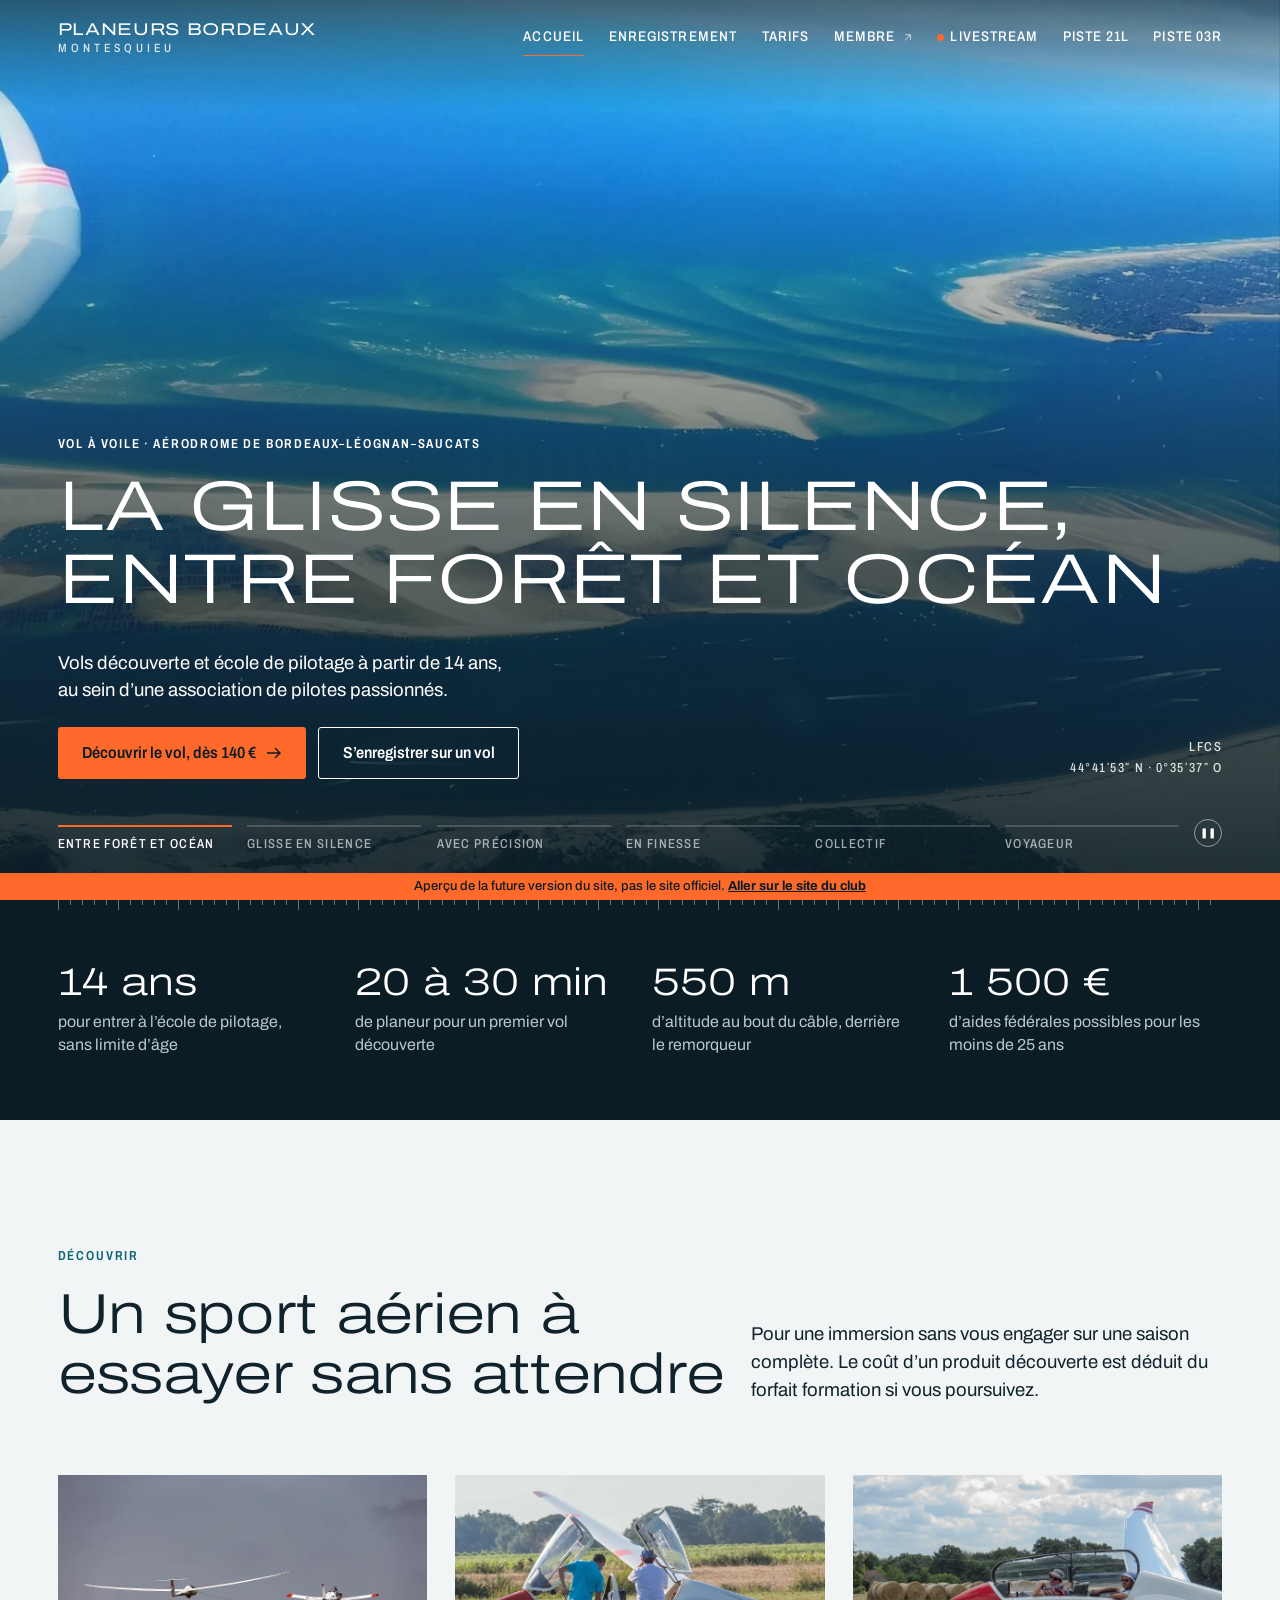
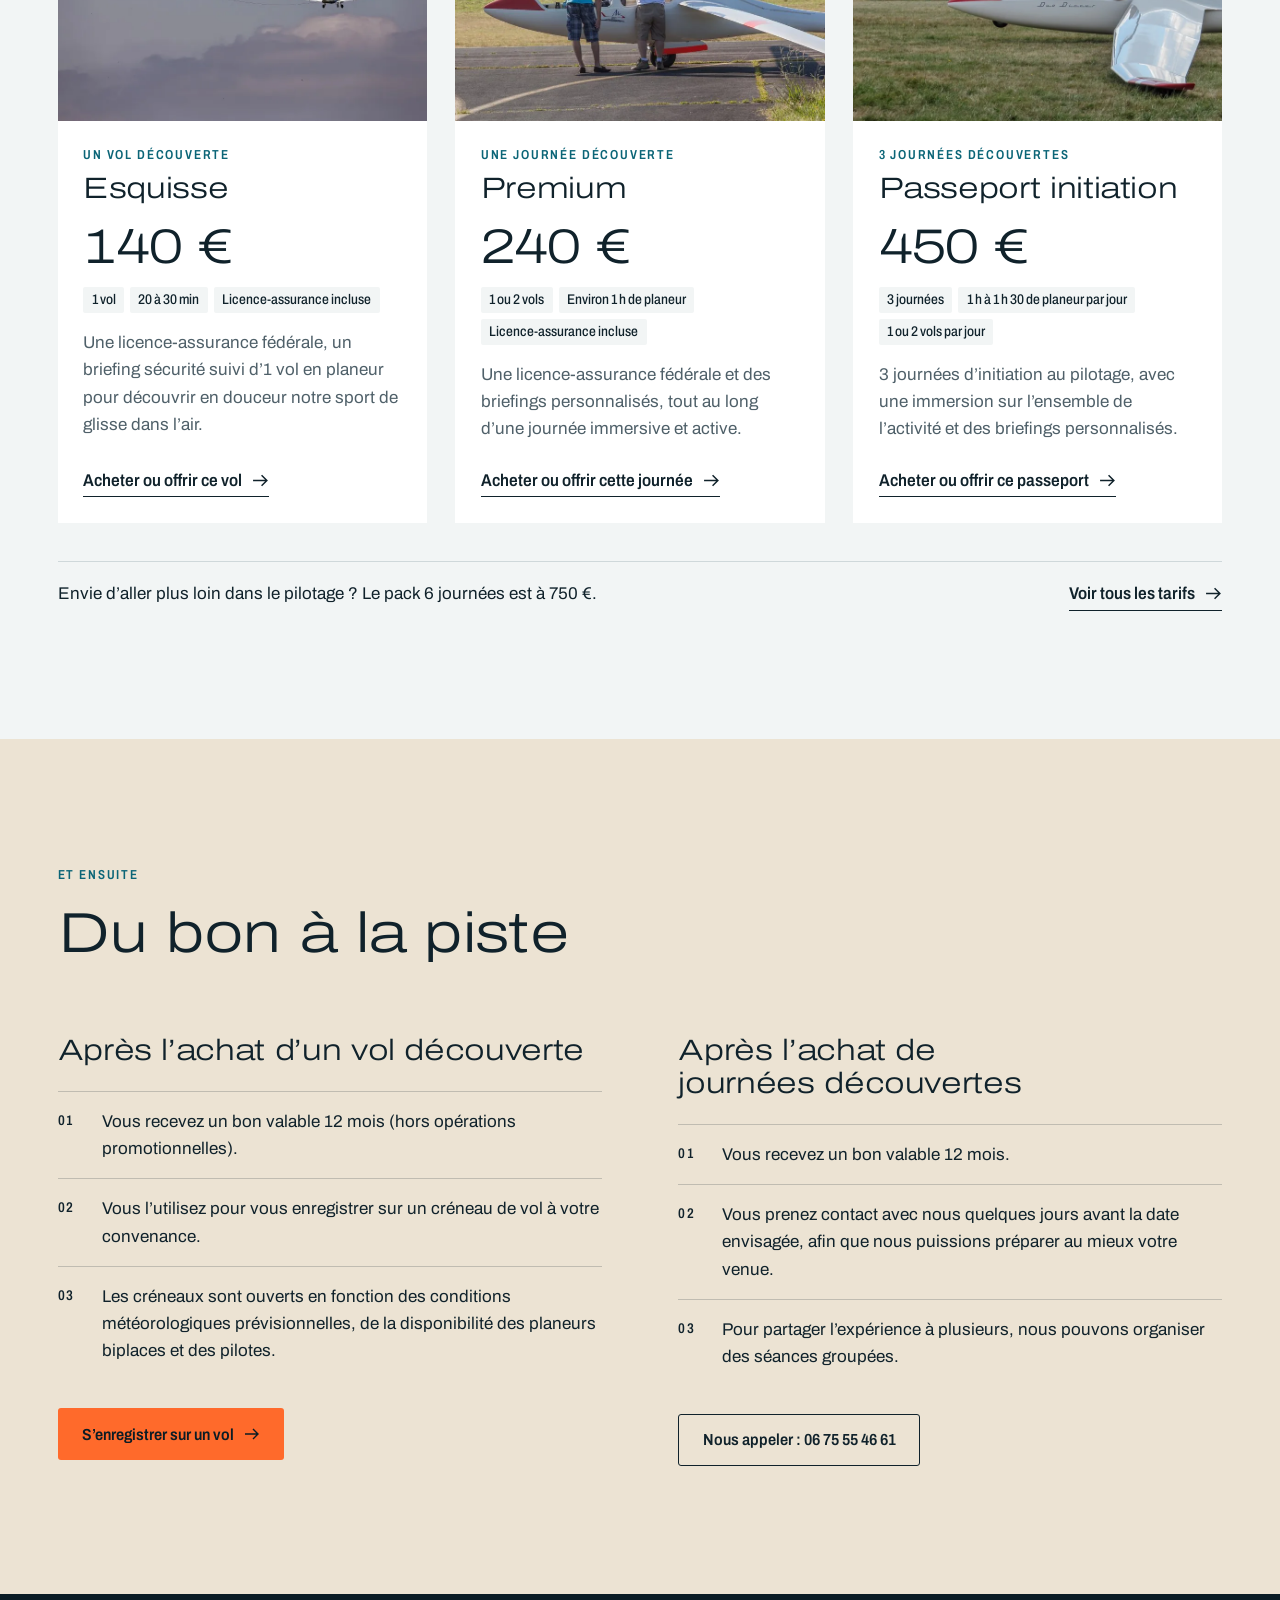
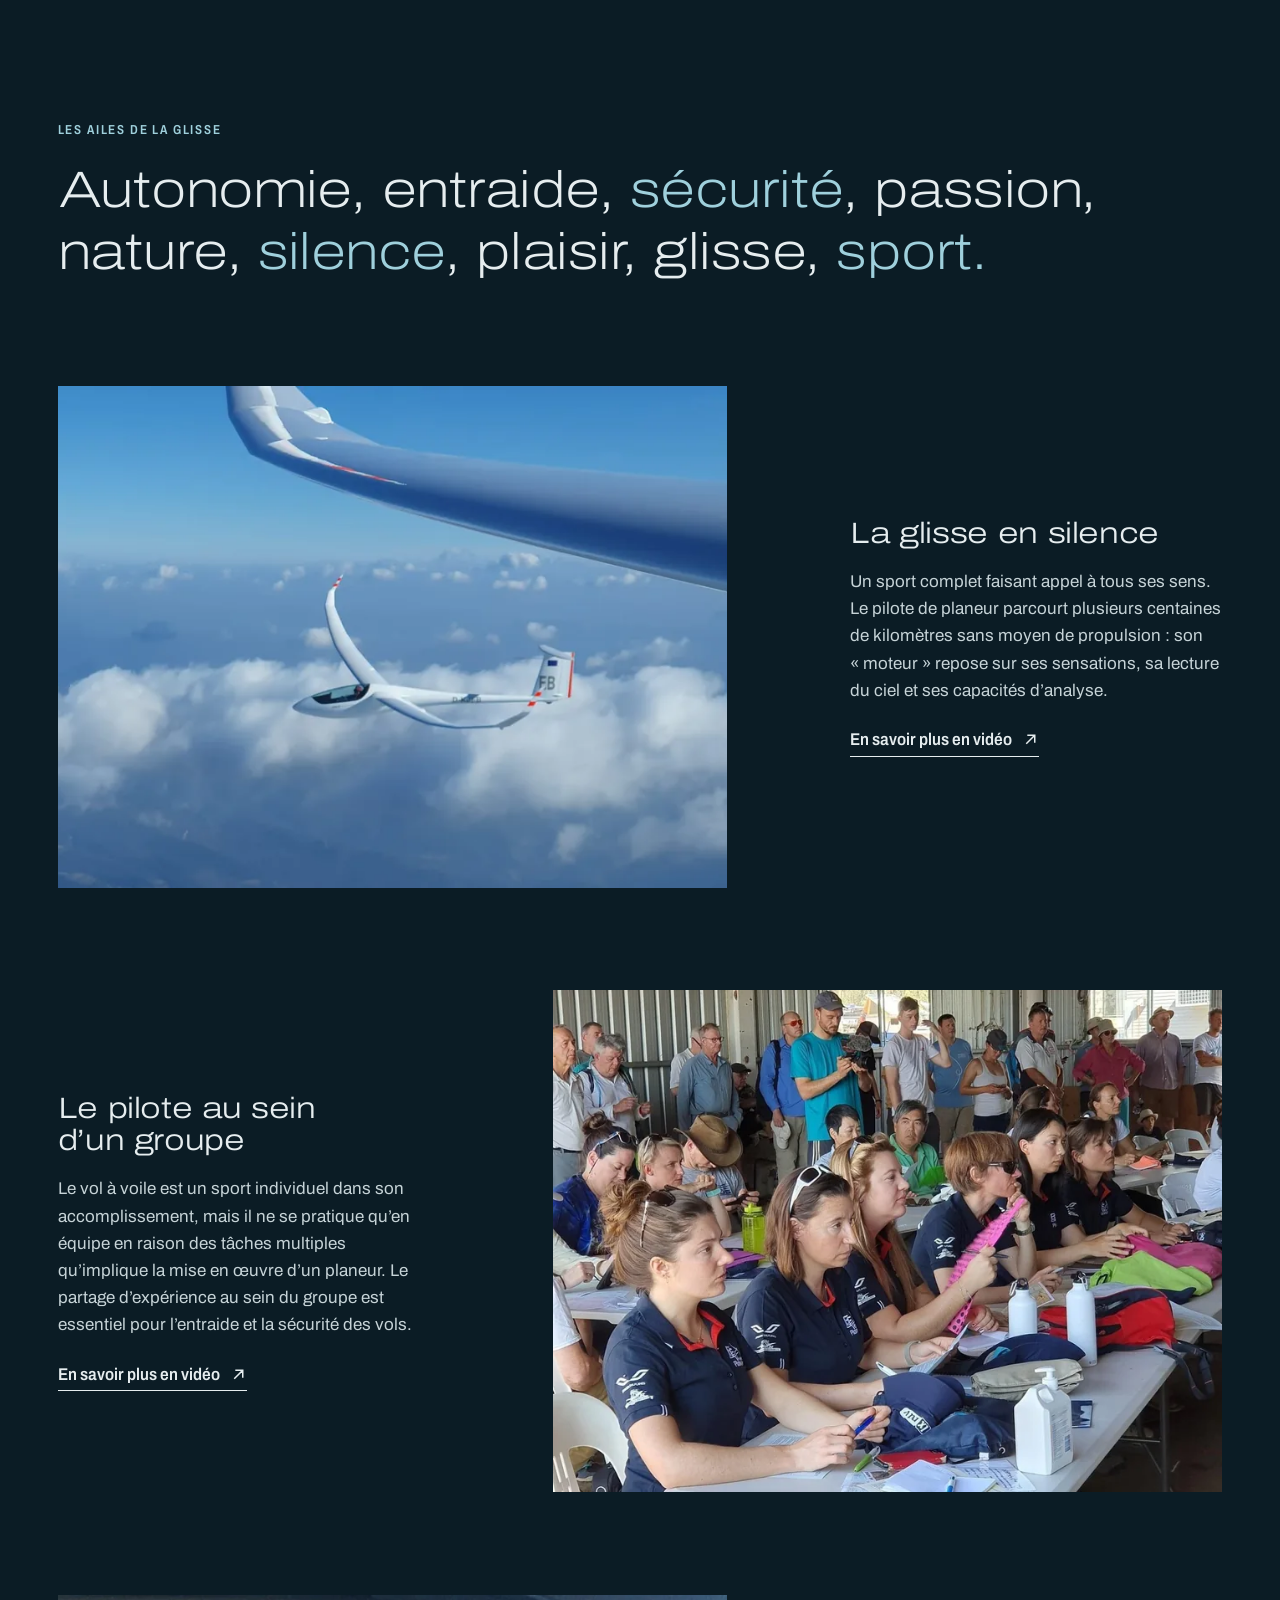
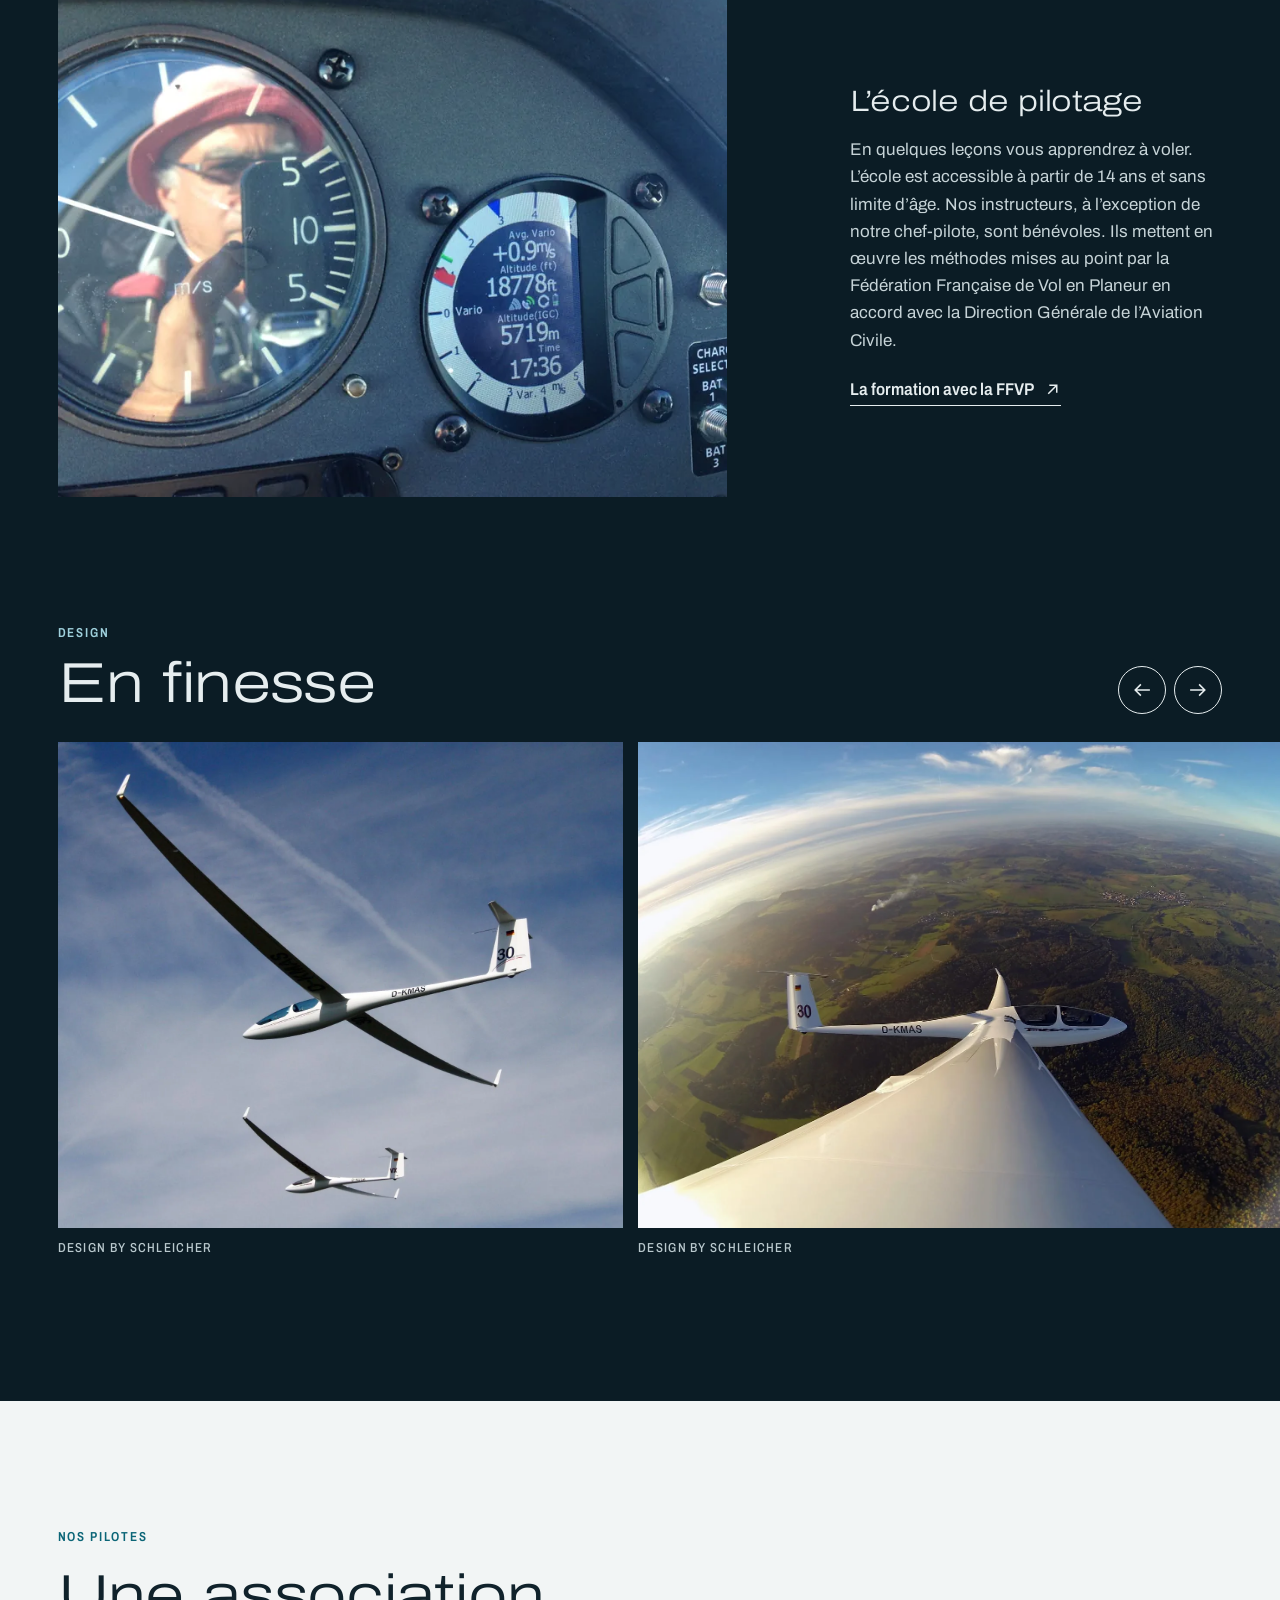
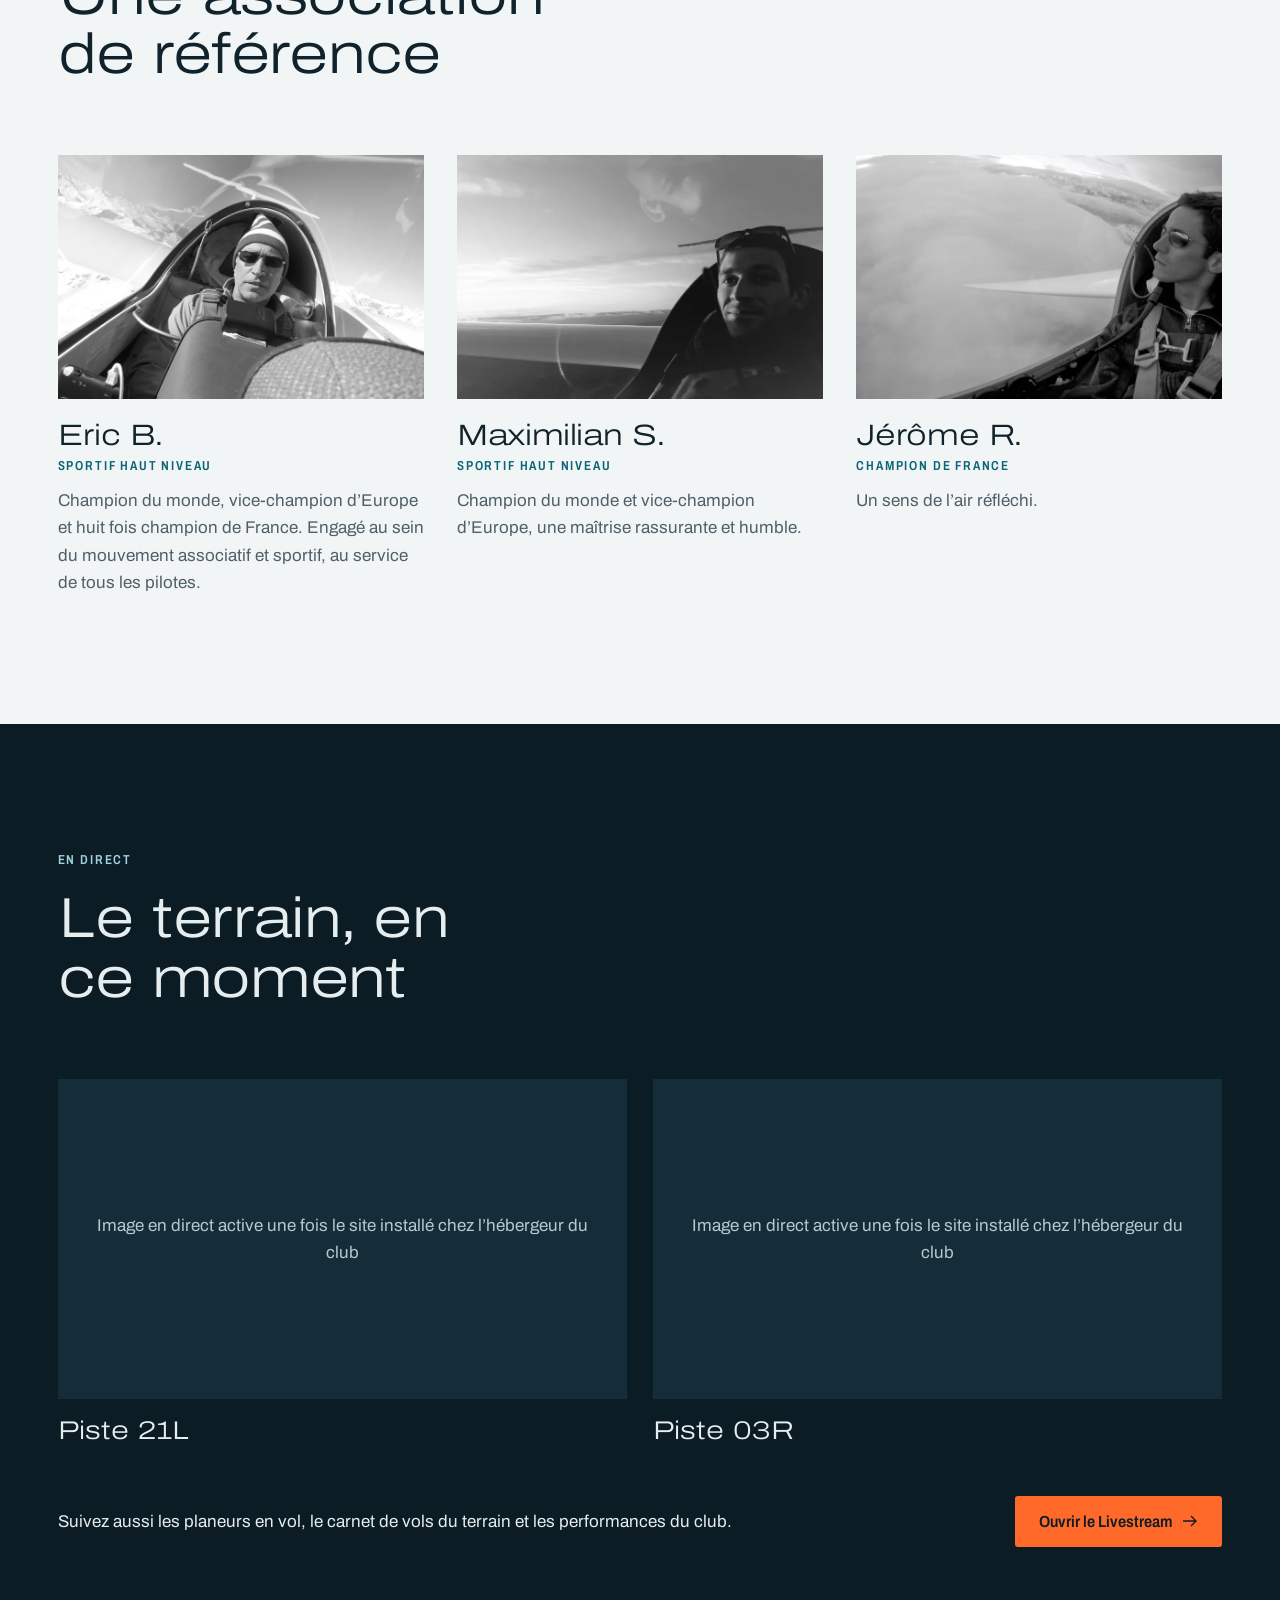
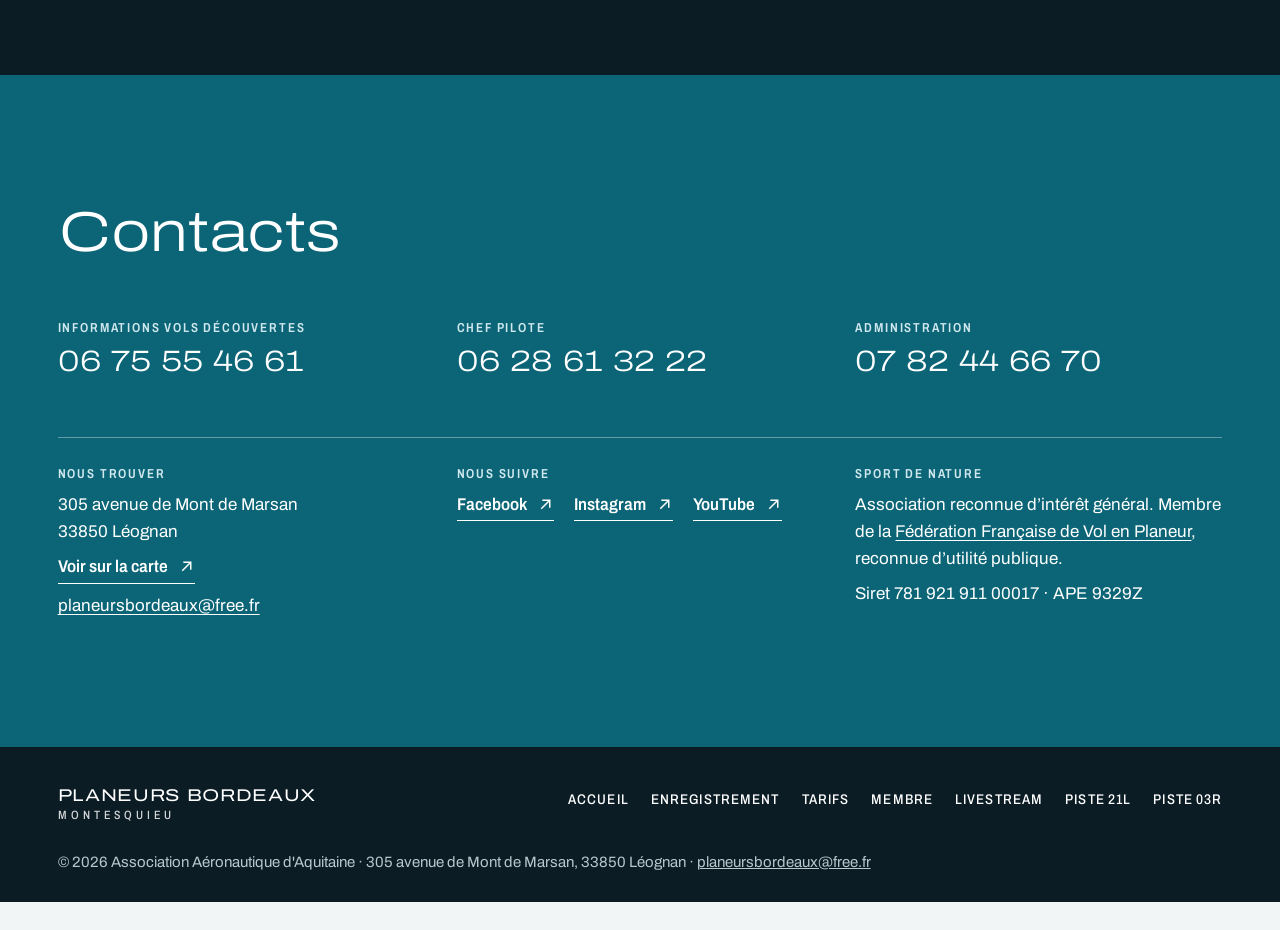
==== index.html @ 53cec764 "Publie l'aperçu du nouveau site du club Copie de relecture, non officielle et non indexée. Sans webc" ====
<!doctype html>
<html lang="fr">
<head>
  <meta charset="utf-8">
  <meta name="viewport" content="width=device-width, initial-scale=1">
  <title>Planeurs Bordeaux Montesquieu | Vol à voile, vols découverte et école de pilotage</title>
  <meta name="description" content="Club de vol à voile sur l'aérodrome de Bordeaux–Léognan–Saucats. Vol découverte dès 140 €, journées d'initiation et école de pilotage à partir de 14 ans.">
  <meta property="og:type" content="website">
  <meta property="og:locale" content="fr_FR">
  <meta property="og:site_name" content="Planeurs Bordeaux Montesquieu">
  <meta property="og:title" content="Planeurs Bordeaux Montesquieu | Vol à voile, vols découverte et école de pilotage">
  <meta property="og:description" content="Club de vol à voile sur l'aérodrome de Bordeaux–Léognan–Saucats. Vol découverte dès 140 €, journées d'initiation et école de pilotage à partir de 14 ans.">
  <meta property="og:image" content="https://planeursbordeaux.fr/assets/img/partage.jpg">
  <meta name="theme-color" content="#0b1c25">
  <link rel="icon" href="assets/img/favicon.svg" type="image/svg+xml">
  <link rel="preload" href="assets/fonts/archivo-latin-wdth-normal.woff2" as="font" type="font/woff2" crossorigin>
  <link rel="stylesheet" href="assets/css/site.css">
  <script>document.documentElement.classList.add('js')</script>
  <meta name="robots" content="noindex, nofollow">
  <style>
    .bandeau-apercu { position: fixed; inset: auto 0 0; z-index: 60; padding: 5px 12px; background: #ff6a2b; color: #0b1c25; font-size: .8125rem; line-height: 1.3; text-align: center; font-weight: 500; }
    .bandeau-apercu a { font-weight: 700; }
    body, .hero { padding-bottom: 28px; }
  </style>
</head>
<body class="page-accueil">
  <a class="evitement" href="#contenu">Aller au contenu</a>

  <header class="entete">
    <a class="marque" href="index.html" aria-label="Planeurs Bordeaux Montesquieu, accueil">
      <b>Planeurs Bordeaux</b>
      <span>Montesquieu</span>
    </a>
    <button class="menu-bouton" type="button" aria-expanded="false" aria-controls="navigation">Menu</button>
    <nav class="nav" id="navigation" aria-label="Navigation principale">
      <ul>
        <li><a href="index.html" aria-current="page">Accueil</a></li>
        <li><a href="enregistrement.html">Enregistrement</a></li>
        <li><a href="tarifs.html">Tarifs</a></li>
        <li><a href="https://club.givav.fr/givav.php/gvsmart" target="_blank" rel="noopener">Membre <svg class="fleche fleche-sortie" viewBox="0 0 16 16" aria-hidden="true"><path d="M4 12 12 4M5 4h7v7" fill="none" stroke="currentColor" stroke-width="1.4"/></svg><span class="sr"> (nouvel onglet)</span></a></li>
        <li><a href="livestream.html"><span class="point-direct" aria-hidden="true"></span>Livestream</a></li>
        <li><a href="piste-21l.html">Piste 21L</a></li>
        <li><a href="piste-03r.html">Piste 03R</a></li>
      </ul>
    </nav>
  </header>

  <main id="contenu">
  <section class="hero" aria-label="Présentation du club">
    <div class="hero-images">
      <img class="actif" src="assets/img/entre-foret-et-ocean-1920.webp" srcset="assets/img/entre-foret-et-ocean-1280.webp 1280w, assets/img/entre-foret-et-ocean-1920.webp 1920w" sizes="max(100vw, 192vh)" width="1920" height="1000" alt="La dune du Pilat et le banc d'Arguin vus depuis un planeur, au-dessus du bassin d'Arcachon" style="object-position:58% 50%" fetchpriority="high">
      <img data-srcset="assets/img/glisse-en-silence-1280.webp 1280w, assets/img/glisse-en-silence-1920.webp 1920w" sizes="max(100vw, 192vh)" width="1920" height="1000" alt="Deux planeurs en vol au-dessus d'une vallée boisée" style="object-position:42% 50%" decoding="async">
      <img data-srcset="assets/img/avec-precision-1280.webp 1280w, assets/img/avec-precision-1920.webp 1920w" sizes="max(100vw, 192vh)" width="1920" height="1000" alt="Tableau de bord d'un planeur en vol, avec la campagne à l'horizon" style="object-position:62% 50%" decoding="async">
      <img data-srcset="assets/img/en-finesse-1280.webp 1280w, assets/img/en-finesse-1920.webp 1920w" sizes="max(100vw, 192vh)" width="1920" height="1000" alt="Planeur blanc vu de face sur la piste, devant une ligne de pins, en noir et blanc" style="object-position:50% 50%" decoding="async">
      <img data-srcset="assets/img/collectif-1280.webp 1280w, assets/img/collectif-1920.webp 1920w" sizes="max(100vw, 192vh)" width="1920" height="1000" alt="Planeurs et pilotes sur le terrain, vus depuis l'intérieur du hangar" style="object-position:48% 50%" decoding="async">
      <img data-srcset="assets/img/voyageur-1280.webp 1280w, assets/img/voyageur-1920.webp 1920w" sizes="max(100vw, 192vh)" width="1920" height="1000" alt="Aile d'un planeur au-dessus d'un massif de haute montagne" style="object-position:72% 50%" decoding="async">
    </div>
    <div class="wrap hero-contenu">
      <p class="etiquette">Vol à voile · Aérodrome de Bordeaux–Léognan–Saucats</p>
      <h1>La glisse en silence, entre forêt et océan</h1>
      <div class="hero-bas">
        <div>
          <p class="chapo">Vols découverte et école de pilotage à partir de 14 ans, au sein d’une association de pilotes passionnés.</p>
          <div class="actions">
            <a class="bouton" href="#reservation">Découvrir le vol, dès 140 € <svg class="fleche" viewBox="0 0 16 16" aria-hidden="true"><path d="M1 8h13M9 3l5 5-5 5" fill="none" stroke="currentColor" stroke-width="1.4"/></svg></a>
            <a class="bouton bouton-contour" href="enregistrement.html">S’enregistrer sur un vol</a>
          </div>
        </div>
        <p class="position">LFCS<br>44°41′53″ N · 0°35′37″ O</p>
      </div>
    </div>
    <div class="wrap">
      <p class="hero-legende"></p>
      <div class="hero-index en-lecture">
        <ol>
          <li><button type="button"><span class="barre"><i></i></span><span class="mot">Entre forêt et océan</span></button></li>
          <li><button type="button"><span class="barre"><i></i></span><span class="mot">Glisse en silence</span></button></li>
          <li><button type="button"><span class="barre"><i></i></span><span class="mot">Avec précision</span></button></li>
          <li><button type="button"><span class="barre"><i></i></span><span class="mot">En finesse</span></button></li>
          <li><button type="button"><span class="barre"><i></i></span><span class="mot">Collectif</span></button></li>
          <li><button type="button"><span class="barre"><i></i></span><span class="mot">Voyageur</span></button></li>
        </ol>
        <button class="hero-pause" type="button"></button>
      </div>
    </div>
  </section>

  <section class="reperes" aria-label="Le club en quelques repères">
    <div class="wrap">
      <div class="graduation"></div>
      <ul>
        <li><strong>14 ans</strong><span>pour entrer à l’école de pilotage, sans limite d’âge</span></li>
        <li><strong>20 à 30 min</strong><span>de planeur pour un premier vol découverte</span></li>
        <li><strong>550 m</strong><span>d’altitude au bout du câble, derrière le remorqueur</span></li>
        <li><strong>1 500 €</strong><span>d’aides fédérales possibles pour les moins de 25 ans</span></li>
      </ul>
    </div>
  </section>

  <section class="section clair" id="reservation">
    <div class="wrap">
      <div class="titre-section apparait">
        <p class="etiquette">Découvrir</p>
        <h2>Un sport aérien à essayer sans attendre</h2>
        <p class="chapo">Pour une immersion sans vous engager sur une saison complète. Le coût d’un produit découverte est déduit du forfait formation si vous poursuivez.</p>
      </div>

      <div class="offres">
        <article class="offre apparait">
          <figure><img src="assets/img/vol-decouverte-800.webp" width="800" height="534" alt="Un planeur tiré par son avion remorqueur, en vol" loading="lazy" decoding="async"></figure>
          <div class="offre-corps">
            <p class="etiquette">Un vol découverte</p>
            <h3>Esquisse</h3>
            <p class="prix">140 €</p>
            <ul class="offre-meta"><li>1 vol</li><li>20 à 30 min</li><li>Licence-assurance incluse</li></ul>
            <p class="offre-texte">Une licence-assurance fédérale, un briefing sécurité suivi d’1 vol en planeur pour découvrir en douceur notre sport de glisse dans l’air.</p>
            <a class="lien-fleche" href="https://club.givav.fr/givav.php/gvvi/vi/main?assoc=723302&amp;id_vi_modele=1">Acheter ou offrir ce vol <svg class="fleche" viewBox="0 0 16 16" aria-hidden="true"><path d="M1 8h13M9 3l5 5-5 5" fill="none" stroke="currentColor" stroke-width="1.4"/></svg></a>
          </div>
        </article>
        <article class="offre apparait">
          <figure><img src="assets/img/journee-decouverte-800.webp" width="800" height="533" alt="Deux personnes préparent un planeur biplace, verrières ouvertes" loading="lazy" decoding="async"></figure>
          <div class="offre-corps">
            <p class="etiquette">Une journée découverte</p>
            <h3>Premium</h3>
            <p class="prix">240 €</p>
            <ul class="offre-meta"><li>1 ou 2 vols</li><li>Environ 1 h de planeur</li><li>Licence-assurance incluse</li></ul>
            <p class="offre-texte">Une licence-assurance fédérale et des briefings personnalisés, tout au long d’une journée immersive et active.</p>
            <a class="lien-fleche" href="https://club.givav.fr/givav.php/gvvi/vi/main?assoc=723302&amp;id_vi_modele=3">Acheter ou offrir cette journée <svg class="fleche" viewBox="0 0 16 16" aria-hidden="true"><path d="M1 8h13M9 3l5 5-5 5" fill="none" stroke="currentColor" stroke-width="1.4"/></svg></a>
          </div>
        </article>
        <article class="offre apparait">
          <figure><img src="assets/img/passeport-initiation-800.webp" width="800" height="534" alt="Planeur biplace posé dans l'herbe, deux personnes à bord" loading="lazy" decoding="async"></figure>
          <div class="offre-corps">
            <p class="etiquette">3 journées découvertes</p>
            <h3>Passeport initiation</h3>
            <p class="prix">450 €</p>
            <ul class="offre-meta"><li>3 journées</li><li>1 h à 1 h 30 de planeur par jour</li><li>1 ou 2 vols par jour</li></ul>
            <p class="offre-texte">3 journées d’initiation au pilotage, avec une immersion sur l’ensemble de l’activité et des briefings personnalisés.</p>
            <a class="lien-fleche" href="https://club.givav.fr/givav.php/gvvi/decouv/main?assoc=723302&amp;id_forfait_modele=90">Acheter ou offrir ce passeport <svg class="fleche" viewBox="0 0 16 16" aria-hidden="true"><path d="M1 8h13M9 3l5 5-5 5" fill="none" stroke="currentColor" stroke-width="1.4"/></svg></a>
          </div>
        </article>
      </div>

      <p class="offres-note">
        <span>Envie d’aller plus loin dans le pilotage ? Le pack 6 journées est à 750 €.</span>
        <a class="lien-fleche" href="tarifs.html">Voir tous les tarifs <svg class="fleche" viewBox="0 0 16 16" aria-hidden="true"><path d="M1 8h13M9 3l5 5-5 5" fill="none" stroke="currentColor" stroke-width="1.4"/></svg></a>
      </p>
    </div>
  </section>

  <section class="section sable" aria-labelledby="titre-suite">
    <div class="wrap">
      <div class="titre-section apparait">
        <p class="etiquette">Et ensuite</p>
        <h2 id="titre-suite">Du bon à la piste</h2>
      </div>
      <div class="parcours">
        <div class="apparait">
          <h3>Après l’achat d’un vol découverte</h3>
          <ol class="etapes">
            <li>Vous recevez un bon valable 12 mois (hors opérations promotionnelles).</li>
            <li>Vous l’utilisez pour vous enregistrer sur un créneau de vol à votre convenance.</li>
            <li>Les créneaux sont ouverts en fonction des conditions météorologiques prévisionnelles, de la disponibilité des planeurs biplaces et des pilotes.</li>
          </ol>
          <a class="bouton" href="https://club.givav.fr/givav.php/gvvi/vi/resa?assoc=723302">S’enregistrer sur un vol <svg class="fleche" viewBox="0 0 16 16" aria-hidden="true"><path d="M1 8h13M9 3l5 5-5 5" fill="none" stroke="currentColor" stroke-width="1.4"/></svg></a>
        </div>
        <div class="apparait">
          <h3>Après l’achat de journées découvertes</h3>
          <ol class="etapes">
            <li>Vous recevez un bon valable 12 mois.</li>
            <li>Vous prenez contact avec nous quelques jours avant la date envisagée, afin que nous puissions préparer au mieux votre venue.</li>
            <li>Pour partager l’expérience à plusieurs, nous pouvons organiser des séances groupées.</li>
          </ol>
          <a class="bouton bouton-contour" href="tel:+33675554661">Nous appeler : 06 75 55 46 61</a>
        </div>
      </div>
    </div>
  </section>

  <section class="section sombre" aria-labelledby="titre-ailes">
    <div class="wrap">
      <div class="apparait">
        <p class="etiquette" id="titre-ailes">Les ailes de la glisse</p>
        <p class="valeurs">Autonomie, entraide, <span>sécurité</span>, passion, nature, <span>silence</span>, plaisir, glisse, <span>sport.</span></p>
      </div>

      <div class="recits">
        <article class="recit apparait">
          <figure><img src="assets/img/glisse-nuages-1348.webp" srcset="assets/img/glisse-nuages-800.webp 800w, assets/img/glisse-nuages-1348.webp 1348w" sizes="(max-width: 860px) 100vw, 58vw" width="1348" height="955" alt="Planeur photographié depuis un autre planeur, au-dessus d'une mer de nuages" loading="lazy" decoding="async"></figure>
          <div class="recit-texte">
            <h3>La glisse en silence</h3>
            <p>Un sport complet faisant appel à tous ses sens. Le pilote de planeur parcourt plusieurs centaines de kilomètres sans moyen de propulsion : son « moteur » repose sur ses sensations, sa lecture du ciel et ses capacités d’analyse.</p>
            <a class="lien-fleche" href="https://www.youtube.com/channel/UCzmWc-3VYR6wO4DH0n_K_rQ" target="_blank" rel="noopener">En savoir plus en vidéo <svg class="fleche fleche-sortie" viewBox="0 0 16 16" aria-hidden="true"><path d="M4 12 12 4M5 4h7v7" fill="none" stroke="currentColor" stroke-width="1.4"/></svg></a>
          </div>
        </article>
        <article class="recit apparait">
          <figure><img src="assets/img/groupe-briefing-1280.webp" srcset="assets/img/groupe-briefing-800.webp 800w, assets/img/groupe-briefing-1280.webp 1280w" sizes="(max-width: 860px) 100vw, 58vw" width="1280" height="960" alt="Pilotes réunis autour d'une table pendant un briefing, sous un hangar" loading="lazy" decoding="async"></figure>
          <div class="recit-texte">
            <h3>Le pilote au sein d’un groupe</h3>
            <p>Le vol à voile est un sport individuel dans son accomplissement, mais il ne se pratique qu’en équipe en raison des tâches multiples qu’implique la mise en œuvre d’un planeur. Le partage d’expérience au sein du groupe est essentiel pour l’entraide et la sécurité des vols.</p>
            <a class="lien-fleche" href="https://www.youtube.com/channel/UCzmWc-3VYR6wO4DH0n_K_rQ" target="_blank" rel="noopener">En savoir plus en vidéo <svg class="fleche fleche-sortie" viewBox="0 0 16 16" aria-hidden="true"><path d="M4 12 12 4M5 4h7v7" fill="none" stroke="currentColor" stroke-width="1.4"/></svg></a>
          </div>
        </article>
        <article class="recit apparait">
          <figure><img src="assets/img/ecole-instruments-1280.webp" srcset="assets/img/ecole-instruments-800.webp 800w, assets/img/ecole-instruments-1280.webp 1280w" sizes="(max-width: 860px) 100vw, 58vw" width="1280" height="960" alt="Reflet d'un pilote à casquette rouge dans les instruments de bord" loading="lazy" decoding="async"></figure>
          <div class="recit-texte">
            <h3>L’école de pilotage</h3>
            <p>En quelques leçons vous apprendrez à voler. L’école est accessible à partir de 14 ans et sans limite d’âge. Nos instructeurs, à l’exception de notre chef-pilote, sont bénévoles. Ils mettent en œuvre les méthodes mises au point par la Fédération Française de Vol en Planeur en accord avec la Direction Générale de l’Aviation Civile.</p>
            <a class="lien-fleche" href="https://www.ffvp.fr/la-formation/" target="_blank" rel="noopener">La formation avec la FFVP <svg class="fleche fleche-sortie" viewBox="0 0 16 16" aria-hidden="true"><path d="M4 12 12 4M5 4h7v7" fill="none" stroke="currentColor" stroke-width="1.4"/></svg></a>
          </div>
        </article>
      </div>
    </div>
  </section>

  <section class="sombre" aria-labelledby="titre-galerie" style="padding-bottom:var(--section)">
    <div class="wrap galerie-tete">
      <div>
        <p class="etiquette">Design</p>
        <h2 id="titre-galerie">En finesse</h2>
      </div>
      <div class="galerie-fleches">
        <button class="rond rond-retour" type="button" data-galerie="retour" aria-label="Photos précédentes"><svg class="fleche" viewBox="0 0 16 16" aria-hidden="true"><path d="M1 8h13M9 3l5 5-5 5" fill="none" stroke="currentColor" stroke-width="1.4"/></svg></button>
        <button class="rond" type="button" data-galerie="suivant" aria-label="Photos suivantes"><svg class="fleche" viewBox="0 0 16 16" aria-hidden="true"><path d="M1 8h13M9 3l5 5-5 5" fill="none" stroke="currentColor" stroke-width="1.4"/></svg></button>
      </div>
    </div>
    <div class="galerie" tabindex="0" aria-label="Galerie de photos de planeurs">
      <figure>
        <button type="button" data-grande="assets/img/galerie-01-1800.webp" aria-label="Agrandir : Deux planeurs en virage, vus depuis le dessous, sur un ciel voilé">
          <img src="assets/img/galerie-01-800.webp" srcset="assets/img/galerie-01-800.webp 800w, assets/img/galerie-01-1800.webp 1500w" sizes="(max-width: 800px) 90vw, 900px" width="800" height="689" alt="Deux planeurs en virage, vus depuis le dessous, sur un ciel voilé" loading="lazy" decoding="async">
        </button>
        <figcaption>Design by Schleicher</figcaption>
      </figure>
      <figure>
        <button type="button" data-grande="assets/img/galerie-02-1800.webp" aria-label="Agrandir : Planeur vu depuis le dessus de l'aile d'un autre, avec la courbure de l'horizon">
          <img src="assets/img/galerie-02-800.webp" srcset="assets/img/galerie-02-800.webp 800w, assets/img/galerie-02-1800.webp 1500w" sizes="(max-width: 800px) 90vw, 900px" width="800" height="600" alt="Planeur vu depuis le dessus de l'aile d'un autre, avec la courbure de l'horizon" loading="lazy" decoding="async">
        </button>
        <figcaption>Design by Schleicher</figcaption>
      </figure>
      <figure>
        <button type="button" data-grande="assets/img/galerie-03-1800.webp" aria-label="Agrandir : Planeur au-dessus de collines et de prairies">
          <img src="assets/img/galerie-03-800.webp" srcset="assets/img/galerie-03-800.webp 800w, assets/img/galerie-03-1800.webp 1500w" sizes="(max-width: 800px) 90vw, 900px" width="800" height="533" alt="Planeur au-dessus de collines et de prairies" loading="lazy" decoding="async">
        </button>
        <figcaption>Design by Schleicher</figcaption>
      </figure>
      <figure>
        <button type="button" data-grande="assets/img/galerie-04-1800.webp" aria-label="Agrandir : Planeur vu du dessus, survolant champs et forêts">
          <img src="assets/img/galerie-04-800.webp" srcset="assets/img/galerie-04-800.webp 800w, assets/img/galerie-04-1800.webp 1500w" sizes="(max-width: 800px) 90vw, 900px" width="800" height="495" alt="Planeur vu du dessus, survolant champs et forêts" loading="lazy" decoding="async">
        </button>
        <figcaption>Design by Schleicher</figcaption>
      </figure>
      <figure>
        <button type="button" data-grande="assets/img/galerie-05-1800.webp" aria-label="Agrandir : Planeur biplace de profil sur fond de ciel voilé">
          <img src="assets/img/galerie-05-800.webp" srcset="assets/img/galerie-05-800.webp 800w, assets/img/galerie-05-1800.webp 1500w" sizes="(max-width: 800px) 90vw, 900px" width="800" height="454" alt="Planeur biplace de profil sur fond de ciel voilé" loading="lazy" decoding="async">
        </button>
        <figcaption>Design by Schleicher</figcaption>
      </figure>
      <figure>
        <button type="button" data-grande="assets/img/galerie-06-1800.webp" aria-label="Agrandir : Avant de planeur au sol, verrière ouverte sur le poste de pilotage">
          <img src="assets/img/galerie-06-800.webp" srcset="assets/img/galerie-06-800.webp 800w, assets/img/galerie-06-1800.webp 1500w" sizes="(max-width: 800px) 90vw, 900px" width="800" height="533" alt="Avant de planeur au sol, verrière ouverte sur le poste de pilotage" loading="lazy" decoding="async">
        </button>
        <figcaption>Design by Schleicher</figcaption>
      </figure>
      <figure>
        <button type="button" data-grande="assets/img/galerie-07-1800.webp" aria-label="Agrandir : Tableau de bord d'un planeur, écran de navigation allumé">
          <img src="assets/img/galerie-07-800.webp" srcset="assets/img/galerie-07-800.webp 800w, assets/img/galerie-07-1800.webp 1500w" sizes="(max-width: 800px) 90vw, 900px" width="800" height="533" alt="Tableau de bord d'un planeur, écran de navigation allumé" loading="lazy" decoding="async">
        </button>
        <figcaption>Design by Schleicher</figcaption>
      </figure>
      <figure>
        <button type="button" data-grande="assets/img/galerie-08-1800.webp" aria-label="Agrandir : Planeur au-dessus d'une mer de nuages">
          <img src="assets/img/galerie-08-800.webp" srcset="assets/img/galerie-08-800.webp 800w, assets/img/galerie-08-1800.webp 1500w" sizes="(max-width: 800px) 90vw, 900px" width="800" height="423" alt="Planeur au-dessus d'une mer de nuages" loading="lazy" decoding="async">
        </button>
        <figcaption>Design by Schleicher</figcaption>
      </figure>
      <figure>
        <button type="button" data-grande="assets/img/galerie-09-1800.webp" aria-label="Agrandir : Planeur en virage au-dessus d'une plaine boisée">
          <img src="assets/img/galerie-09-800.webp" srcset="assets/img/galerie-09-800.webp 800w, assets/img/galerie-09-1800.webp 1500w" sizes="(max-width: 800px) 90vw, 900px" width="800" height="554" alt="Planeur en virage au-dessus d'une plaine boisée" loading="lazy" decoding="async">
        </button>
        <figcaption>Design by Schleicher</figcaption>
      </figure>
      <figure>
        <button type="button" data-grande="assets/img/galerie-10-1800.webp" aria-label="Agrandir : Planeur vu depuis le dessous sur un ciel bleu uni">
          <img src="assets/img/galerie-10-800.webp" srcset="assets/img/galerie-10-800.webp 800w, assets/img/galerie-10-1800.webp 1500w" sizes="(max-width: 800px) 90vw, 900px" width="800" height="534" alt="Planeur vu depuis le dessous sur un ciel bleu uni" loading="lazy" decoding="async">
        </button>
        <figcaption>Design by Schleicher</figcaption>
      </figure>
      <figure>
        <button type="button" data-grande="assets/img/galerie-11-1800.webp" aria-label="Agrandir : Planeur survolant champs et villages">
          <img src="assets/img/galerie-11-800.webp" srcset="assets/img/galerie-11-800.webp 800w, assets/img/galerie-11-1800.webp 1500w" sizes="(max-width: 800px) 90vw, 900px" width="800" height="521" alt="Planeur survolant champs et villages" loading="lazy" decoding="async">
        </button>
        <figcaption>Design by Schleicher</figcaption>
      </figure>
      <figure>
        <button type="button" data-grande="assets/img/galerie-12-1800.webp" aria-label="Agrandir : Deux planeurs en vol au-dessus d'une vallée boisée">
          <img src="assets/img/galerie-12-800.webp" srcset="assets/img/galerie-12-800.webp 800w, assets/img/galerie-12-1800.webp 1500w" sizes="(max-width: 800px) 90vw, 900px" width="800" height="525" alt="Deux planeurs en vol au-dessus d'une vallée boisée" loading="lazy" decoding="async">
        </button>
        <figcaption>Design by Schempp-Hirth</figcaption>
      </figure>
    </div>
  </section>

  <dialog class="visionneuse" aria-label="Photo agrandie">
    <img src="[data-uri]" alt="">
    <div class="visionneuse-bas">
      <span class="etiquette" data-credit style="color:#fff"></span>
      <div class="visionneuse-actions">
        <button class="rond rond-retour" type="button" data-vision="retour" aria-label="Photo précédente"><svg class="fleche" viewBox="0 0 16 16" aria-hidden="true"><path d="M1 8h13M9 3l5 5-5 5" fill="none" stroke="currentColor" stroke-width="1.4"/></svg></button>
        <button class="rond" type="button" data-vision="suivant" aria-label="Photo suivante"><svg class="fleche" viewBox="0 0 16 16" aria-hidden="true"><path d="M1 8h13M9 3l5 5-5 5" fill="none" stroke="currentColor" stroke-width="1.4"/></svg></button>
        <button class="rond" type="button" data-vision="fermer" aria-label="Fermer">✕</button>
      </div>
    </div>
  </dialog>

  <section class="section clair" aria-labelledby="titre-asso">
    <div class="wrap">
      <div class="titre-section apparait">
        <p class="etiquette">Nos pilotes</p>
        <h2 id="titre-asso">Une association de référence</h2>
      </div>
      <div class="portraits">
        <article class="apparait">
          <img src="assets/img/portrait-eric-800.webp" width="800" height="533" alt="Eric B. dans son cockpit" loading="lazy" decoding="async">
          <h3>Eric B.</h3>
          <p class="etiquette">Sportif haut niveau</p>
          <p>Champion du monde, vice-champion d’Europe et huit fois champion de France. Engagé au sein du mouvement associatif et sportif, au service de tous les pilotes.</p>
        </article>
        <article class="apparait">
          <img src="assets/img/portrait-maximilian-800.webp" width="800" height="533" alt="Maximilian S. dans son cockpit" loading="lazy" decoding="async">
          <h3>Maximilian S.</h3>
          <p class="etiquette">Sportif haut niveau</p>
          <p>Champion du monde et vice-champion d’Europe, une maîtrise rassurante et humble.</p>
        </article>
        <article class="apparait">
          <img src="assets/img/portrait-jerome-800.webp" width="800" height="533" alt="Jérôme R. dans son cockpit" loading="lazy" decoding="async">
          <h3>Jérôme R.</h3>
          <p class="etiquette">Champion de France</p>
          <p>Un sens de l’air réfléchi.</p>
        </article>
      </div>
    </div>
  </section>

  <section class="section sombre" aria-labelledby="titre-direct">
    <div class="wrap">
      <div class="titre-section apparait">
        <p class="etiquette">En direct</p>
        <h2 id="titre-direct">Le terrain, en ce moment</h2>
      </div>
      <div class="direct-grille apparait">
        <a class="webcam en-panne" href="piste-21l.html">
          <div class="webcam-image">
            <p class="webcam-attente">Connexion à la caméra…</p>
            <p class="webcam-panne">Image en direct active une fois le site installé chez l’hébergeur du club</p>
          </div>
          <div class="webcam-pied"><span class="webcam-nom">Piste 21L</span><span class="webcam-etat" data-heure></span></div>
        </a>
        <a class="webcam en-panne" href="piste-03r.html">
          <div class="webcam-image">
            <p class="webcam-attente">Connexion à la caméra…</p>
            <p class="webcam-panne">Image en direct active une fois le site installé chez l’hébergeur du club</p>
          </div>
          <div class="webcam-pied"><span class="webcam-nom">Piste 03R</span><span class="webcam-etat" data-heure></span></div>
        </a>
      </div>
      <p class="direct-suite">
        <span>Suivez aussi les planeurs en vol, le carnet de vols du terrain et les performances du club.</span>
        <a class="bouton" href="livestream.html">Ouvrir le Livestream <svg class="fleche" viewBox="0 0 16 16" aria-hidden="true"><path d="M1 8h13M9 3l5 5-5 5" fill="none" stroke="currentColor" stroke-width="1.4"/></svg></a>
      </p>
    </div>
  </section>

  <section class="section contacts" id="contacts" aria-labelledby="titre-contacts">
    <div class="wrap">
      <h2 id="titre-contacts">Contacts</h2>
      <div class="contacts-grille">
        <div>
          <p class="etiquette">Informations vols découvertes</p>
          <a class="contact-tel" href="tel:+33675554661">06 75 55 46 61</a>
        </div>
        <div>
          <p class="etiquette">Chef pilote</p>
          <a class="contact-tel" href="tel:+33628613222">06 28 61 32 22</a>
        </div>
        <div>
          <p class="etiquette">Administration</p>
          <a class="contact-tel" href="tel:+33782446670">07 82 44 66 70</a>
        </div>
      </div>
      <div class="contacts-infos">
        <div>
          <p class="etiquette">Nous trouver</p>
          <p>305 avenue de Mont de Marsan<br>33850 Léognan</p>
          <p><a class="lien-fleche" href="https://www.google.fr/maps/place/Association+A%C3%A9ronautique+d'Aquitaine/@44.6981584,-0.6053135,15z/data=!4m5!3m4!1s0xd551ff86758e855:0xc3a41deefe7ffe9c!8m2!3d44.6980124!4d-0.5937409" target="_blank" rel="noopener">Voir sur la carte <svg class="fleche fleche-sortie" viewBox="0 0 16 16" aria-hidden="true"><path d="M4 12 12 4M5 4h7v7" fill="none" stroke="currentColor" stroke-width="1.4"/></svg></a></p>
          <p><a href="mailto:planeursbordeaux@free.fr">planeursbordeaux@free.fr</a></p>
        </div>
        <div>
          <p class="etiquette">Nous suivre</p>
          <div class="reseaux">
            <a class="lien-fleche" href="https://fr-fr.facebook.com/planeursdebordeaux/" target="_blank" rel="noopener">Facebook <svg class="fleche fleche-sortie" viewBox="0 0 16 16" aria-hidden="true"><path d="M4 12 12 4M5 4h7v7" fill="none" stroke="currentColor" stroke-width="1.4"/></svg></a>
            <a class="lien-fleche" href="https://www.instagram.com/planeurs_de_bordeaux/" target="_blank" rel="noopener">Instagram <svg class="fleche fleche-sortie" viewBox="0 0 16 16" aria-hidden="true"><path d="M4 12 12 4M5 4h7v7" fill="none" stroke="currentColor" stroke-width="1.4"/></svg></a>
            <a class="lien-fleche" href="https://www.youtube.com/channel/UCzmWc-3VYR6wO4DH0n_K_rQ" target="_blank" rel="noopener">YouTube <svg class="fleche fleche-sortie" viewBox="0 0 16 16" aria-hidden="true"><path d="M4 12 12 4M5 4h7v7" fill="none" stroke="currentColor" stroke-width="1.4"/></svg></a>
          </div>
        </div>
        <div>
          <p class="etiquette">Sport de nature</p>
          <p>Association reconnue d’intérêt général. Membre de la <a href="https://www.ffvp.fr/la-federation" target="_blank" rel="noopener">Fédération Française de Vol en Planeur</a>, reconnue d’utilité publique.</p>
          <p>Siret 781 921 911 00017 · APE 9329Z</p>
        </div>
      </div>
    </div>
  </section>
  </main>

  <footer class="pied">
    <div class="wrap">
      <div class="pied-haut">
        <a class="marque" href="index.html">
          <b>Planeurs Bordeaux</b>
          <span>Montesquieu</span>
        </a>
        <nav aria-label="Navigation du pied de page">
          <ul>
        <li><a href="index.html">Accueil</a></li>
        <li><a href="enregistrement.html">Enregistrement</a></li>
        <li><a href="tarifs.html">Tarifs</a></li>
        <li><a href="https://club.givav.fr/givav.php/gvsmart" target="_blank" rel="noopener">Membre</a></li>
        <li><a href="livestream.html">Livestream</a></li>
        <li><a href="piste-21l.html">Piste 21L</a></li>
        <li><a href="piste-03r.html">Piste 03R</a></li>
          </ul>
        </nav>
      </div>
      <p class="pied-bas">© 2026 Association Aéronautique d'Aquitaine · 305 avenue de Mont de Marsan, 33850 Léognan · <a href="mailto:planeursbordeaux@free.fr">planeursbordeaux@free.fr</a></p>
    </div>
  </footer>

  <div class="bandeau-apercu">Aperçu de la future version du site, pas le site officiel. <a href="http://planeursbordeaux.fr/">Aller sur le site du club</a></div>
  <script src="assets/js/site.js" defer></script>
</body>
</html>
---- assets/css/site.css ----
/* Planeurs Bordeaux Montesquieu
   Une seule police, Archivo, en trois largeurs :
   large pour les titres et les prix, normale pour le texte, étroite pour les étiquettes. */

@font-face {
  font-family: "Archivo";
  src: url("../fonts/archivo-latin-wdth-normal.woff2") format("woff2");
  font-weight: 100 900;
  font-stretch: 62% 125%;
  font-display: swap;
}

:root {
  --nuit: #0b1c25;
  --nuit-2: #142d39;
  --encre: #10222b;
  --gris: #4f6069;
  --filet: #cfd8da;
  --ciel: #f2f5f5;
  --sable: #ece3d3;
  --ocean: #0b6577;
  --ocean-clair: #9fd0dc;
  --balise: #ff6a2b;
  --gouttiere: clamp(20px, 4.5vw, 72px);
  --section: clamp(72px, 10vw, 152px);
  --entete: 76px;
}

*, *::before, *::after { box-sizing: border-box; }

html {
  scroll-behavior: smooth;
  scroll-padding-top: calc(var(--entete) + 16px);
  -webkit-text-size-adjust: 100%;
}

body {
  margin: 0;
  font: 400 1.0625rem/1.6 "Archivo", system-ui, -apple-system, "Segoe UI", sans-serif;
  color: var(--encre);
  background: var(--ciel);
  overflow-x: clip;
}

body.menu-ouvert { overflow: hidden; }

img { display: block; max-width: 100%; height: auto; }
a { color: inherit; }
ul, ol { margin: 0; padding: 0; list-style: none; }
p { margin: 0; }
figure { margin: 0; }

h1, h2, h3 {
  margin: 0;
  font-weight: 300;
  font-stretch: 125%;
  line-height: 1.06;
  letter-spacing: -.012em;
  text-wrap: balance;
}
h2 { font-size: clamp(2rem, 4.4vw, 4.25rem); }
h3 { font-size: clamp(1.5rem, 2.3vw, 2.125rem); line-height: 1.12; }

:focus-visible { outline: 2px solid var(--balise); outline-offset: 3px; }

.sr { position: absolute; width: 1px; height: 1px; overflow: hidden; clip-path: inset(50%); white-space: nowrap; }

.evitement {
  position: absolute; left: 12px; top: -60px; z-index: 100;
  padding: .6em 1em; background: #fff; color: var(--encre);
}
.evitement:focus { top: 12px; }

.wrap { width: 100%; max-width: 1480px; margin-inline: auto; padding-inline: var(--gouttiere); }
.section { padding-block: var(--section); }
.sombre { background: var(--nuit); color: #e6edef; }
.sable { background: var(--sable); }

.etiquette {
  font-stretch: 78%;
  font-weight: 600;
  font-size: .8125rem;
  line-height: 1.3;
  letter-spacing: .14em;
  text-transform: uppercase;
  color: var(--ocean);
}
.sombre .etiquette { color: var(--ocean-clair); }

.chapo { font-size: clamp(1.125rem, 1.45vw, 1.3125rem); line-height: 1.5; max-width: 46ch; }

.titre-section {
  display: grid;
  grid-template-columns: repeat(12, 1fr);
  column-gap: 24px;
  row-gap: 20px;
  align-items: end;
  margin-bottom: clamp(40px, 5.5vw, 80px);
}
.titre-section .etiquette { grid-column: 1 / -1; }
.titre-section h2 { grid-column: 1 / span 7; }
.titre-section .chapo { grid-column: 8 / -1; }

/* Graduation d'instrument, le fil conducteur du site */
.graduation {
  height: 10px;
  background:
    repeating-linear-gradient(90deg, currentColor 0 1px, transparent 1px 60px) 0 0 / 100% 10px no-repeat,
    repeating-linear-gradient(90deg, currentColor 0 1px, transparent 1px 12px) 0 0 / 100% 5px no-repeat;
  opacity: .38;
}

/* Boutons et liens */
.bouton {
  display: inline-flex;
  align-items: center;
  justify-content: center;
  gap: .65em;
  padding: .95em 1.45em;
  border: 1px solid transparent;
  border-radius: 3px;
  background: var(--balise);
  color: var(--nuit);
  font: inherit;
  font-stretch: 88%;
  font-weight: 600;
  font-size: 1rem;
  line-height: 1.2;
  text-decoration: none;
  cursor: pointer;
  transition: background-color .2s, color .2s, border-color .2s;
}
.bouton:hover { background: #fff; }
.sable .bouton:hover, .clair .bouton:hover { background: var(--nuit); color: #fff; }
.bouton-contour { background: transparent; border-color: currentColor; color: inherit; }
.bouton-contour:hover { background: #fff; border-color: #fff; color: var(--nuit); }
.sable .bouton-contour:hover, .clair .bouton-contour:hover { background: var(--nuit); border-color: var(--nuit); color: #fff; }

.lien-fleche {
  display: inline-flex;
  align-items: center;
  gap: .6em;
  font-stretch: 88%;
  font-weight: 600;
  text-decoration: none;
  border-bottom: 1px solid currentColor;
  padding-bottom: .15em;
}
.fleche { display: inline-block; flex: none; width: 1em; height: 1em; transition: transform .2s; }
a:hover > .fleche { transform: translateX(3px); }
a:hover > .fleche-sortie { transform: translate(2px, -2px); }

/* En-tête */
.entete {
  position: fixed;
  inset: 0 0 auto;
  z-index: 50;
  display: flex;
  align-items: center;
  justify-content: space-between;
  gap: 24px;
  min-height: var(--entete);
  padding: 12px var(--gouttiere);
  color: #fff;
  transition: background-color .3s, min-height .3s;
}
.entete::before {
  content: "";
  position: absolute;
  inset: 0 0 -32px;
  z-index: -1;
  background: linear-gradient(to bottom, rgba(11, 28, 37, .62), transparent);
  pointer-events: none;
  transition: opacity .3s;
}
.entete.pleine { background: rgba(11, 28, 37, .96); }
.entete.pleine::before { opacity: 0; }

.marque { display: block; text-decoration: none; line-height: 1.1; }
.marque b { display: block; font-stretch: 125%; font-weight: 400; font-size: 1.0625rem; letter-spacing: .04em; text-transform: uppercase; white-space: nowrap; }
.marque span { display: block; margin-top: 3px; font-stretch: 78%; font-weight: 500; font-size: .75rem; letter-spacing: .34em; text-transform: uppercase; opacity: .82; }

@media (max-width: 380px) {
  .entete { gap: 12px; }
  .marque b { font-size: .9375rem; letter-spacing: .02em; }
}

.nav ul { display: flex; gap: clamp(14px, 1.9vw, 30px); }
.nav a {
  display: inline-flex;
  align-items: center;
  gap: .45em;
  padding: .45em 0;
  border-bottom: 1px solid transparent;
  font-stretch: 84%;
  font-weight: 500;
  font-size: .875rem;
  letter-spacing: .08em;
  text-transform: uppercase;
  text-decoration: none;
  white-space: nowrap;
  transition: border-color .2s;
}
.nav a:hover { border-bottom-color: rgba(255, 255, 255, .6); }
.nav a[aria-current] { border-bottom-color: var(--balise); }
.nav .fleche { width: .8em; height: .8em; opacity: .75; }

.point-direct {
  flex: none;
  width: 7px;
  height: 7px;
  border-radius: 50%;
  background: var(--balise);
  animation: pulsation 2.4s ease-in-out infinite;
}
@keyframes pulsation { 50% { opacity: .35; } }

.menu-bouton {
  display: none;
  padding: .5em 0;
  border: 0;
  background: none;
  color: inherit;
  font: inherit;
  font-stretch: 84%;
  font-weight: 600;
  font-size: .875rem;
  letter-spacing: .1em;
  text-transform: uppercase;
  cursor: pointer;
}

@media (max-width: 1120px) {
  .menu-bouton { display: block; position: relative; z-index: 2; }
  .marque { position: relative; z-index: 2; }
  .nav {
    position: fixed;
    inset: 0;
    z-index: 1;
    display: flex;
    align-items: center;
    padding: 88px var(--gouttiere) 32px;
    background: var(--nuit);
    overflow-y: auto;
    visibility: hidden;
    opacity: 0;
    transition: opacity .2s, visibility .2s;
  }
  .menu-ouvert .nav { visibility: visible; opacity: 1; }
  .nav ul { flex-direction: column; gap: 6px; width: 100%; }
  .nav a {
    font-stretch: 125%;
    font-weight: 300;
    font-size: clamp(1.5rem, 6.4vw, 2.5rem);
    letter-spacing: 0;
    padding: .28em 0;
    white-space: normal;
  }
  .point-direct { width: 11px; height: 11px; }
}

/* Bandeau d'accueil */
.hero {
  position: relative;
  display: flex;
  flex-direction: column;
  justify-content: flex-end;
  min-height: 100vh;
  min-height: 100svh;
  padding-top: calc(var(--entete) + 24px);
  overflow: hidden;
  background: var(--nuit);
  color: #fff;
}
.hero-images { position: absolute; inset: 0; }
.hero-images img {
  position: absolute;
  inset: 0;
  width: 100%;
  height: 100%;
  object-fit: cover;
  opacity: 0;
  transition: opacity 1.4s ease;
}
.hero-images img.actif { opacity: 1; animation: derive 14s linear forwards; }
@keyframes derive { from { transform: scale(1.07); } to { transform: scale(1); } }
.hero::after {
  content: "";
  position: absolute;
  inset: 0;
  background: linear-gradient(to top, rgba(11, 28, 37, .92) 0%, rgba(11, 28, 37, .62) 42%, rgba(11, 28, 37, .34) 62%, rgba(11, 28, 37, 0) 82%);
}
@media (max-width: 760px) {
  .hero::after { background: linear-gradient(to top, rgba(11, 28, 37, .94) 0%, rgba(11, 28, 37, .72) 52%, rgba(11, 28, 37, .4) 72%, rgba(11, 28, 37, .05) 92%); }
}
.hero-contenu { position: relative; z-index: 1; padding-bottom: clamp(20px, 3vw, 36px); }
.hero .etiquette { color: #fff; margin-bottom: 18px; }
.hero h1 { font-size: clamp(2.05rem, 5.5vw, 6.25rem); line-height: 1.03; text-transform: uppercase; }
.hero-bas {
  display: flex;
  flex-wrap: wrap;
  align-items: flex-end;
  justify-content: space-between;
  gap: 24px 48px;
  margin-top: clamp(20px, 2.6vw, 36px);
}
.hero-bas .chapo { margin-bottom: 22px; max-width: 42ch; }
.actions { display: flex; flex-wrap: wrap; gap: 12px; }
.position {
  font-stretch: 78%;
  font-weight: 500;
  font-size: .8125rem;
  letter-spacing: .12em;
  text-transform: uppercase;
  text-align: right;
  line-height: 1.6;
  opacity: .85;
  font-variant-numeric: tabular-nums;
}

.hero-index {
  position: relative;
  z-index: 1;
  display: flex;
  align-items: stretch;
  gap: clamp(6px, 1.2vw, 20px);
  padding-bottom: 18px;
}
.hero-index ol { display: grid; grid-auto-flow: column; grid-auto-columns: 1fr; gap: clamp(6px, 1.2vw, 20px); flex: 1; min-width: 0; }
.hero-index ol button {
  display: block;
  width: 100%;
  padding: 10px 0 2px;
  border: 0;
  background: none;
  color: #fff;
  font: inherit;
  font-stretch: 78%;
  font-weight: 500;
  font-size: .8125rem;
  letter-spacing: .1em;
  line-height: 1.25;
  text-align: left;
  text-transform: uppercase;
  cursor: pointer;
  opacity: .62;
  transition: opacity .2s;
}
.hero-index ol button:hover, .hero-index ol button.actif { opacity: 1; }
.hero-index .barre { display: block; height: 2px; margin-bottom: 9px; background: rgba(255, 255, 255, .28); overflow: hidden; }
.hero-index .barre i { display: block; height: 100%; background: var(--balise); transform: scaleX(0); transform-origin: left; }
.hero-index button.actif .barre i { transform: scaleX(1); }
.hero-index.en-lecture button.actif .barre i { animation: remplir 7s linear; }
@keyframes remplir { from { transform: scaleX(0); } to { transform: scaleX(1); } }
.hero-pause {
  flex: none;
  align-self: flex-start;
  width: 28px;
  height: 28px;
  margin-top: 4px;
  padding: 0;
  border: 1px solid rgba(255, 255, 255, .5);
  border-radius: 50%;
  background: none;
  color: #fff;
  font-size: .625rem;
  line-height: 1;
  cursor: pointer;
}

.hero-legende {
  display: none;
  position: relative;
  z-index: 1;
  font-stretch: 78%;
  font-weight: 500;
  font-size: .8125rem;
  letter-spacing: .1em;
  text-transform: uppercase;
  margin-bottom: 2px;
}
@media (max-width: 760px) {
  .hero-index .mot { display: none; }
  .hero-index ol button { padding-block: 13px; }
  .hero-index .barre { margin-bottom: 0; }
  .hero-index { padding-bottom: 6px; }
  .position { display: none; }
  .hero .bouton { flex: 1 1 100%; }
  .hero-legende { display: block; }
}

/* Repères chiffrés */
.reperes { background: var(--nuit); color: #fff; }
.reperes ul {
  display: grid;
  grid-template-columns: repeat(4, 1fr);
  gap: 32px 24px;
  padding-block: clamp(32px, 4vw, 52px) clamp(44px, 5vw, 68px);
}
.reperes strong {
  display: block;
  margin-bottom: 8px;
  font-stretch: 125%;
  font-weight: 300;
  font-size: clamp(1.625rem, 3vw, 3rem);
  line-height: 1.1;
}
.reperes span { display: block; max-width: 28ch; color: #b9c8cd; font-size: 1rem; line-height: 1.4; }
@media (max-width: 860px) { .reperes ul { grid-template-columns: repeat(2, 1fr); } }

/* Offres découverte */
.offres { display: grid; grid-template-columns: repeat(3, 1fr); gap: clamp(20px, 2.2vw, 36px); }
.offre { position: relative; display: flex; flex-direction: column; background: #fff; }
.offre figure { aspect-ratio: 3 / 2; overflow: hidden; background: var(--nuit); }
.offre img { width: 100%; height: 100%; object-fit: cover; transition: transform .6s ease; }
.offre:hover img { transform: scale(1.04); }
.offre-corps { display: flex; flex-direction: column; flex: 1; padding: clamp(20px, 2vw, 32px); }
.offre h3 { margin-top: 8px; }
.prix {
  font-stretch: 125%;
  font-weight: 300;
  line-height: 1;
  letter-spacing: -.02em;
  white-space: nowrap;
  font-variant-numeric: tabular-nums;
}
.offre .prix { margin: 18px 0 16px; font-size: clamp(2.5rem, 3.8vw, 3.75rem); }
.offre-meta { display: flex; flex-wrap: wrap; gap: 6px; margin-bottom: 16px; }
.offre-meta li {
  padding: .25em .6em;
  border-radius: 2px;
  background: var(--ciel);
  font-stretch: 84%;
  font-weight: 500;
  font-size: .875rem;
  line-height: 1.35;
}
.offre-texte { color: var(--gris); margin-bottom: 24px; }
.offre .lien-fleche { margin-top: auto; align-self: flex-start; }
.offre .lien-fleche::after { content: ""; position: absolute; inset: 0; }
.offre:hover .fleche { transform: translateX(3px); }
.offres-note {
  display: flex;
  flex-wrap: wrap;
  align-items: baseline;
  justify-content: space-between;
  gap: 8px 32px;
  margin-top: clamp(24px, 3vw, 40px);
  padding-top: 18px;
  border-top: 1px solid var(--filet);
}
@media (max-width: 980px) {
  .offres { grid-template-columns: 1fr; }
  .offre { flex-direction: row; }
  .offre figure { flex: 0 0 38%; aspect-ratio: auto; }
}
@media (max-width: 620px) {
  .offre { flex-direction: column; }
  .offre figure { flex: none; aspect-ratio: 3 / 2; }
}

/* Marche à suivre */
.parcours { display: grid; grid-template-columns: repeat(2, 1fr); gap: clamp(40px, 6vw, 96px); }
.parcours h3 { margin-bottom: 24px; }
.etapes { counter-reset: etape; margin-bottom: 28px; }
.etapes li {
  counter-increment: etape;
  display: grid;
  grid-template-columns: 44px 1fr;
  padding: 16px 0;
  border-top: 1px solid rgba(16, 34, 43, .2);
}
.etapes li::before {
  content: counter(etape, decimal-leading-zero);
  font-stretch: 78%;
  font-weight: 600;
  font-size: .875rem;
  letter-spacing: .08em;
  line-height: 1.9;
  font-variant-numeric: tabular-nums;
}
@media (max-width: 820px) { .parcours { grid-template-columns: 1fr; } }

/* Les ailes de la glisse */
.valeurs {
  margin-top: 20px;
  font-stretch: 125%;
  font-weight: 200;
  font-size: clamp(1.625rem, 4vw, 3.875rem);
  line-height: 1.22;
  letter-spacing: -.01em;
}
.valeurs span { color: var(--ocean-clair); }
.recits { display: grid; gap: clamp(56px, 8vw, 120px); margin-top: clamp(56px, 8vw, 120px); }
.recit { display: grid; grid-template-columns: repeat(12, 1fr); column-gap: 24px; row-gap: 28px; align-items: center; }
.recit figure { grid-column: 1 / span 7; overflow: hidden; aspect-ratio: 4 / 3; }
.recit img { width: 100%; height: 100%; object-fit: cover; }
.recit-texte { grid-column: 9 / -1; }
.recit:nth-child(even) figure { grid-column: 6 / -1; order: 2; }
.recit:nth-child(even) .recit-texte { grid-column: 1 / span 4; order: 1; }
.recit h3 { margin-bottom: 18px; }
.recit p { color: #c6d3d7; margin-bottom: 22px; }
@media (max-width: 860px) {
  .recit figure, .recit-texte, .recit:nth-child(even) figure, .recit:nth-child(even) .recit-texte { grid-column: 1 / -1; order: 0; }
}

/* Galerie */
.galerie-tete { display: flex; align-items: flex-end; justify-content: space-between; gap: 24px; margin-bottom: 28px; }
.galerie-tete h2 { margin-top: 12px; }
.galerie-fleches { display: flex; gap: 8px; }
.rond {
  display: grid;
  place-items: center;
  width: 48px;
  height: 48px;
  padding: 0;
  border: 1px solid currentColor;
  border-radius: 50%;
  background: none;
  color: inherit;
  cursor: pointer;
  transition: background-color .2s, color .2s;
}
.rond:hover { background: #fff; color: var(--nuit); }
.rond .fleche { width: 18px; height: 18px; }
.rond-retour .fleche { transform: scaleX(-1); }
.galerie {
  display: flex;
  gap: clamp(10px, 1.2vw, 18px);
  padding-inline: var(--gouttiere);
  padding-bottom: 14px;
  overflow-x: auto;
  scroll-snap-type: x proximity;
  scroll-padding-inline: var(--gouttiere);
  scrollbar-width: thin;
  scrollbar-color: rgba(255, 255, 255, .35) transparent;
}
.galerie figure { flex: none; scroll-snap-align: start; }
.galerie button { display: block; padding: 0; border: 0; background: none; cursor: zoom-in; }
.galerie img { width: auto; height: clamp(240px, 38vw, 520px); max-width: none; }
.galerie figcaption {
  margin-top: 10px;
  color: #b9c8cd;
  font-stretch: 78%;
  font-weight: 500;
  font-size: .8125rem;
  letter-spacing: .1em;
  text-transform: uppercase;
}

.visionneuse {
  width: 100vw;
  max-width: none;
  height: 100vh;
  height: 100dvh;
  max-height: none;
  padding: 0;
  border: 0;
  background: rgba(5, 13, 17, .97);
  color: #fff;
}
.visionneuse[open] { display: grid; grid-template-rows: 1fr auto; }
.visionneuse img { width: 100%; height: 100%; min-height: 0; object-fit: contain; padding: clamp(8px, 3vw, 40px); }
.visionneuse-bas { display: flex; align-items: center; justify-content: space-between; gap: 16px; padding: 12px var(--gouttiere) 20px; }
.visionneuse-actions { display: flex; gap: 8px; }

/* Association de référence */
.portraits { display: grid; grid-template-columns: repeat(3, 1fr); gap: clamp(24px, 2.6vw, 40px); }
.portraits img { width: 100%; aspect-ratio: 3 / 2; object-fit: cover; margin-bottom: 20px; }
.portraits h3 { margin-bottom: 6px; }
.portraits .etiquette { margin-bottom: 12px; }
.portraits p:last-child { color: var(--gris); }
@media (max-width: 820px) { .portraits { grid-template-columns: 1fr; } }

/* Webcams */
.direct-grille { display: grid; grid-template-columns: repeat(2, 1fr); gap: clamp(16px, 2vw, 28px); }
.webcam { position: relative; display: block; text-decoration: none; }
.webcam-image { position: relative; aspect-ratio: 16 / 9; background: var(--nuit-2); overflow: hidden; }
.webcam-image img { width: 100%; height: 100%; object-fit: cover; }
.webcam-image img:not([src]) { visibility: hidden; }
.webcam-attente, .webcam-panne {
  position: absolute;
  inset: 0;
  display: grid;
  place-content: center;
  padding: 24px;
  text-align: center;
  color: #b9c8cd;
}
.webcam-panne { display: none; background: var(--nuit-2); }
.webcam.prete .webcam-attente, .webcam.en-panne .webcam-attente { display: none; }
.webcam.en-panne .webcam-panne { display: grid; }
.webcam-pied { display: flex; flex-wrap: wrap; align-items: baseline; justify-content: space-between; gap: 4px 20px; margin-top: 12px; }
.webcam-nom { display: inline-flex; align-items: center; gap: .5em; font-stretch: 125%; font-weight: 300; font-size: clamp(1.25rem, 2vw, 1.75rem); }
.webcam-etat { color: #b9c8cd; font-size: .9375rem; font-variant-numeric: tabular-nums; }
.direct-suite { display: flex; flex-wrap: wrap; align-items: center; justify-content: space-between; gap: 16px 32px; margin-top: clamp(28px, 3.4vw, 48px); }
@media (max-width: 720px) { .direct-grille { grid-template-columns: 1fr; } }

/* Contacts */
.contacts { background: var(--ocean); color: #fff; }
.contacts .etiquette { color: #cfe7ed; }
.contacts h2 { margin-bottom: clamp(32px, 4.5vw, 64px); }
.contacts-grille { display: grid; grid-template-columns: repeat(3, 1fr); gap: 36px 32px; }
.contact-tel { display: block; margin-top: 8px; font-stretch: 125%; font-weight: 300; font-size: clamp(1.375rem, 2.3vw, 2.25rem); line-height: 1.15; white-space: nowrap; text-decoration: none; }
.contact-tel:hover { text-decoration: underline; text-underline-offset: .18em; text-decoration-thickness: 1px; }
.contacts-infos { display: grid; grid-template-columns: repeat(3, 1fr); gap: 32px; margin-top: clamp(36px, 4.5vw, 64px); padding-top: 28px; border-top: 1px solid rgba(255, 255, 255, .35); }
.contacts-infos .etiquette { margin-bottom: 8px; }
.contacts-infos a:not(.lien-fleche) { text-underline-offset: .18em; }
.contacts-infos p + p { margin-top: 8px; }
.reseaux { display: flex; flex-wrap: wrap; gap: 8px 20px; }
@media (max-width: 860px) { .contacts-grille, .contacts-infos { grid-template-columns: 1fr; } }

/* Pied de page */
.pied { background: var(--nuit); color: #b9c8cd; font-size: .9375rem; }
.pied-haut { display: flex; flex-wrap: wrap; justify-content: space-between; gap: 24px 48px; padding-block: 40px 28px; color: #fff; }
.pied ul { display: flex; flex-wrap: wrap; gap: 8px 22px; }
.pied ul a { text-decoration: none; font-stretch: 84%; font-weight: 500; font-size: .875rem; letter-spacing: .08em; text-transform: uppercase; }
.pied ul a:hover { text-decoration: underline; text-underline-offset: .25em; }
.pied-bas { padding-bottom: 28px; }

/* Pages intérieures */
.tete-page { position: relative; padding-top: calc(var(--entete) + clamp(40px, 6vw, 88px)); padding-bottom: clamp(36px, 5vw, 72px); overflow: hidden; }
.tete-page h1 { font-size: clamp(1.5rem, 7.8vw, 6.5rem); text-transform: uppercase; margin-top: 14px; }
.tete-page .chapo { margin-top: 20px; }
.tete-page-photo { min-height: min(78vh, 680px); display: flex; flex-direction: column; justify-content: flex-end; }
.tete-page-photo > img { position: absolute; inset: 0; width: 100%; height: 100%; object-fit: cover; }
.tete-page-photo::after { content: ""; position: absolute; inset: 0; background: linear-gradient(to top, rgba(11, 28, 37, .92), rgba(11, 28, 37, .35) 62%, rgba(11, 28, 37, .55)); }
.tete-page-photo .wrap { position: relative; z-index: 1; }
.tete-page-photo .etiquette { color: #fff; }
.tete-page .actions { margin-top: 28px; }

/* Enregistrement */
.reperes-vol { display: grid; grid-template-columns: repeat(3, 1fr); gap: 28px clamp(24px, 3vw, 48px); padding-block: clamp(32px, 4vw, 52px) clamp(44px, 5vw, 68px); }
.reperes-vol h2 { font-size: clamp(1.25rem, 1.9vw, 1.75rem); margin-bottom: 10px; }
.reperes-vol p { color: #c6d3d7; }
@media (max-width: 820px) { .reperes-vol { grid-template-columns: 1fr; } }

.cas { display: grid; grid-template-columns: repeat(3, 1fr); gap: clamp(16px, 2vw, 28px); }
.cas article { display: flex; flex-direction: column; padding: clamp(22px, 2.4vw, 36px); background: #fff; }
.cas h3 { margin-bottom: 16px; font-size: clamp(1.375rem, 2vw, 1.875rem); }
.cas p { color: var(--gris); margin-bottom: 14px; }
.cas .bas { margin-top: auto; padding-top: 12px; }
.cas .contact-tel { font-size: clamp(1.25rem, 1.9vw, 1.625rem); margin-top: 0; }
.cas-liste li { display: flex; align-items: baseline; justify-content: space-between; gap: 16px; padding: 10px 0; border-top: 1px solid var(--filet); }
.cas-liste a { text-underline-offset: .18em; }
.cas-liste .prix { font-size: 1.25rem; letter-spacing: 0; }
@media (max-width: 980px) { .cas { grid-template-columns: 1fr; } }

/* Tarifs */
.sous-nav {
  position: sticky;
  top: var(--entete);
  z-index: 20;
  background: var(--ciel);
  border-bottom: 1px solid var(--filet);
}
.sous-nav ul { display: flex; gap: clamp(16px, 2.6vw, 40px); overflow-x: auto; scrollbar-width: none; }
.sous-nav ul::-webkit-scrollbar { display: none; }
.sous-nav a {
  display: block;
  padding: 16px 0 14px;
  border-bottom: 2px solid transparent;
  font-stretch: 84%;
  font-weight: 600;
  font-size: .875rem;
  letter-spacing: .08em;
  text-transform: uppercase;
  text-decoration: none;
  white-space: nowrap;
}
.sous-nav a:hover { border-bottom-color: var(--filet); }
.sous-nav a[aria-current] { border-bottom-color: var(--balise); }

.tarif { display: grid; grid-template-columns: repeat(12, 1fr); column-gap: 24px; row-gap: 28px; padding-block: clamp(52px, 7vw, 104px); border-bottom: 1px solid var(--filet); }
.tarif:last-child { border-bottom: 0; }
.tarif-titre { grid-column: 1 / span 4; }
.tarif-titre > div { position: sticky; top: calc(var(--entete) + 80px); }
.tarif-titre h2 { font-size: clamp(1.875rem, 3.2vw, 3rem); margin-top: 10px; }
.tarif-titre p:not(.etiquette) { margin-top: 16px; color: var(--gris); max-width: 32ch; }
.tarif-corps { grid-column: 5 / -1; min-width: 0; }
.tarif-corps > * + * { margin-top: clamp(32px, 3.6vw, 52px); }
@media (max-width: 900px) {
  .tarif-titre, .tarif-corps { grid-column: 1 / -1; }
  .tarif-titre > div { position: static; }
}

.bloc-titre { font-size: clamp(1.25rem, 1.9vw, 1.75rem); line-height: 1.2; }
.bloc-sous { color: var(--gris); margin-top: 8px; }
.lignes { margin-top: 14px; }
.ligne { display: grid; grid-template-columns: 1fr auto; align-items: baseline; gap: 4px 24px; padding: 16px 0; border-top: 1px solid var(--filet); }
.ligne:last-child { border-bottom: 1px solid var(--filet); }
.ligne-nom { font-weight: 500; }
.ligne-nom a { text-underline-offset: .18em; }
.ligne-note { grid-column: 1; color: var(--gris); font-size: .9375rem; line-height: 1.45; }
.ligne .prix { grid-column: 2; grid-row: 1 / span 2; font-size: clamp(1.375rem, 2.1vw, 1.875rem); text-align: right; }
.ligne .prix small { display: block; font-stretch: 84%; font-size: .75rem; letter-spacing: .06em; text-transform: uppercase; }
.note { color: var(--gris); font-size: .9375rem; line-height: 1.5; margin-top: 14px; }
.puces li { position: relative; padding: 5px 0 5px 20px; }
.puces li::before { content: ""; position: absolute; left: 0; top: 1em; width: 10px; height: 1px; background: currentColor; }

.pack { padding: clamp(24px, 3.2vw, 48px); background: var(--nuit); color: #e6edef; }
.pack-tete { display: flex; flex-wrap: wrap; align-items: flex-end; justify-content: space-between; gap: 12px 32px; padding-bottom: 24px; }
.pack-tete .etiquette { color: var(--ocean-clair); margin-bottom: 10px; }
.pack .prix { font-size: clamp(3rem, 6vw, 5.5rem); }
.pack-points { display: grid; grid-template-columns: repeat(3, 1fr); gap: 16px 24px; padding-block: 22px; }
.pack-points strong { display: block; font-stretch: 125%; font-weight: 300; font-size: clamp(1.25rem, 1.9vw, 1.625rem); line-height: 1.2; margin-bottom: 4px; color: #fff; }
.pack-points span { color: #b9c8cd; font-size: .9375rem; line-height: 1.4; display: block; }
.pack-colonnes { display: grid; grid-template-columns: repeat(2, 1fr); gap: 28px clamp(24px, 3vw, 48px); margin-top: 22px; }
.pack-colonnes .etiquette { color: var(--ocean-clair); margin-bottom: 8px; }
.pack-colonnes p, .pack-colonnes .puces { font-size: .9375rem; line-height: 1.45; }
.pack-colonnes .gris { color: #b9c8cd; margin-top: 12px; }
@media (max-width: 620px) { .pack-points, .pack-colonnes { grid-template-columns: 1fr; } }

.encart { display: grid; gap: 8px; padding: clamp(20px, 2.4vw, 32px); background: var(--sable); }
.encart strong { font-stretch: 125%; font-weight: 300; font-size: clamp(1.375rem, 2.2vw, 1.875rem); line-height: 1.2; }
.encart a { font-weight: 600; text-underline-offset: .18em; }

.ou { display: flex; align-items: center; gap: 16px; margin: 0 !important; padding-block: 12px; font-stretch: 78%; font-weight: 600; font-size: .8125rem; letter-spacing: .14em; text-transform: uppercase; color: var(--gris); }
.ou::before, .ou::after { content: ""; flex: 1; height: 1px; background: var(--filet); }

.forfait { padding: clamp(20px, 2.4vw, 32px); background: #fff; }
.forfait-tete { display: flex; flex-wrap: wrap; align-items: baseline; justify-content: space-between; gap: 6px 24px; }
.forfait .prix { font-size: clamp(2rem, 3.2vw, 2.875rem); }
.forfait .puces { margin-top: 14px; color: var(--gris); font-size: .9375rem; }
.forfait + .forfait { margin-top: 12px; }
.forfait-accroche { margin-top: 8px; font-weight: 500; }

.conditions { display: grid; grid-template-columns: repeat(2, 1fr); gap: 16px clamp(24px, 3vw, 48px); color: var(--gris); font-size: .9375rem; line-height: 1.5; }
@media (max-width: 620px) { .conditions { grid-template-columns: 1fr; } }

/* Livestream */
.page-direct { background: var(--nuit); }
.direct-tete { padding-top: calc(var(--entete) + 20px); }
.direct-tete-haut { display: flex; flex-wrap: wrap; align-items: baseline; justify-content: space-between; gap: 6px 32px; }
.direct-tete h1 { font-size: clamp(1.75rem, 3vw, 2.75rem); text-transform: uppercase; }
.direct-tete p { color: #b9c8cd; }
.onglets { display: flex; gap: clamp(14px, 2vw, 32px); margin-top: 14px; overflow-x: auto; scrollbar-width: none; }
.onglets::-webkit-scrollbar { display: none; }
.onglets a {
  flex: none;
  padding: 10px 0 12px;
  border-bottom: 2px solid transparent;
  color: #b9c8cd;
  font-stretch: 84%;
  font-weight: 600;
  font-size: .875rem;
  letter-spacing: .07em;
  text-transform: uppercase;
  text-decoration: none;
  white-space: nowrap;
}
.onglets a:hover { color: #fff; }
.onglets a[aria-selected="true"] { color: #fff; border-bottom-color: var(--balise); }
.cadre-direct { position: relative; height: calc(100vh - 190px); height: calc(100svh - 190px); min-height: 480px; background: #fff; }
.cadre-direct iframe { position: absolute; inset: 0; width: 100%; height: 100%; border: 0; display: none; }
.cadre-direct iframe.visible { display: block; }
.cadre-pied { display: flex; flex-wrap: wrap; align-items: center; justify-content: space-between; gap: 12px 32px; padding-block: 20px; color: #e6edef; }
.cadre-pied ul { display: flex; flex-wrap: wrap; gap: 8px 24px; }

/* Pistes */
.piste { padding-top: calc(var(--entete) + 20px); padding-bottom: clamp(36px, 5vw, 72px); }
.piste-tete { display: flex; flex-wrap: wrap; align-items: baseline; justify-content: space-between; gap: 8px 32px; margin-bottom: 16px; }
.piste h1 { font-size: clamp(2rem, 4.4vw, 4rem); text-transform: uppercase; margin-top: 8px; }
.piste .webcam-image { max-height: calc(100vh - 250px); max-height: calc(100svh - 250px); min-height: 200px; width: 100%; background: transparent; }
.piste .webcam-image img { object-fit: contain; }
.piste-liens { display: flex; flex-wrap: wrap; gap: 12px; margin-top: 24px; }
.webcam-panne a { color: #fff; }

/* Apparition au défilement */
.js .apparait { opacity: 0; transform: translateY(18px); transition: opacity .7s ease, transform .7s ease; }
.js .apparait.vu { opacity: 1; transform: none; }

@media (prefers-reduced-motion: reduce) {
  html { scroll-behavior: auto; }
  *, *::before, *::after { animation: none !important; transition: none !important; }
  .js .apparait { opacity: 1; transform: none; }
}
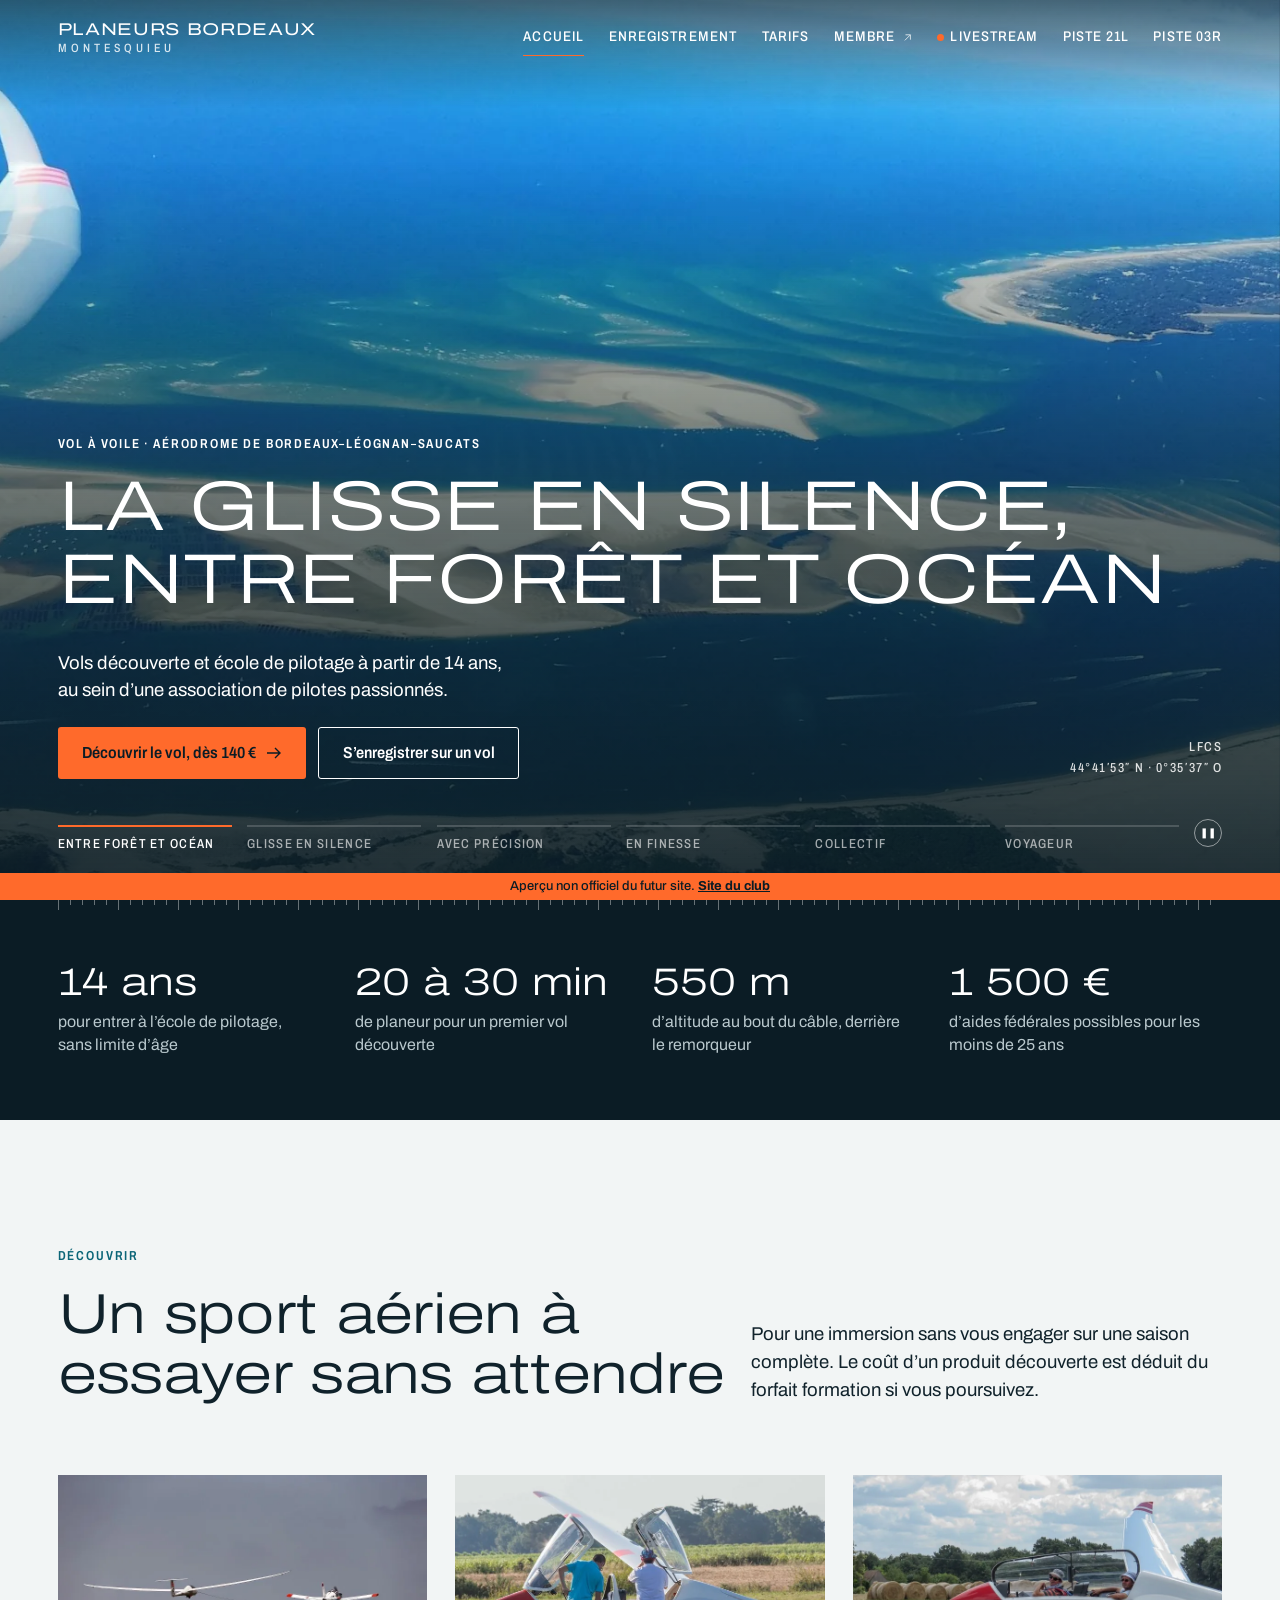
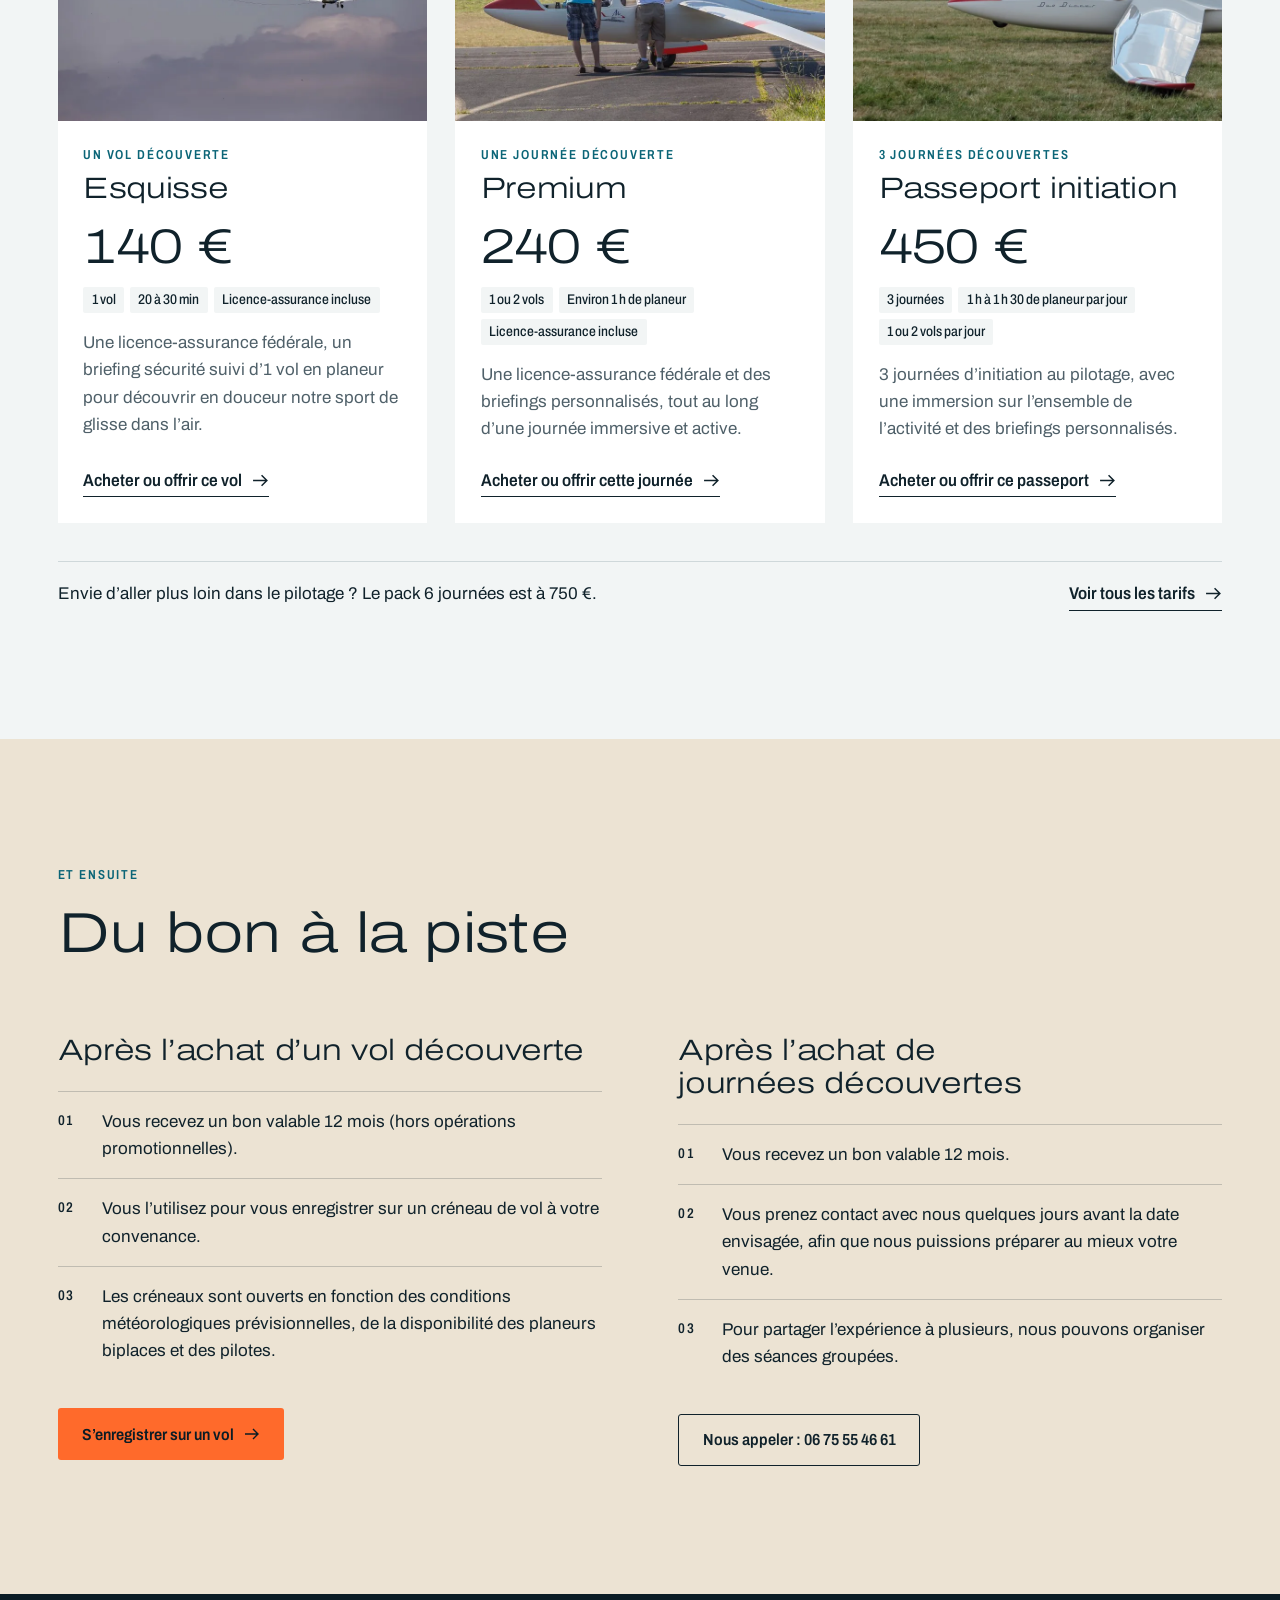
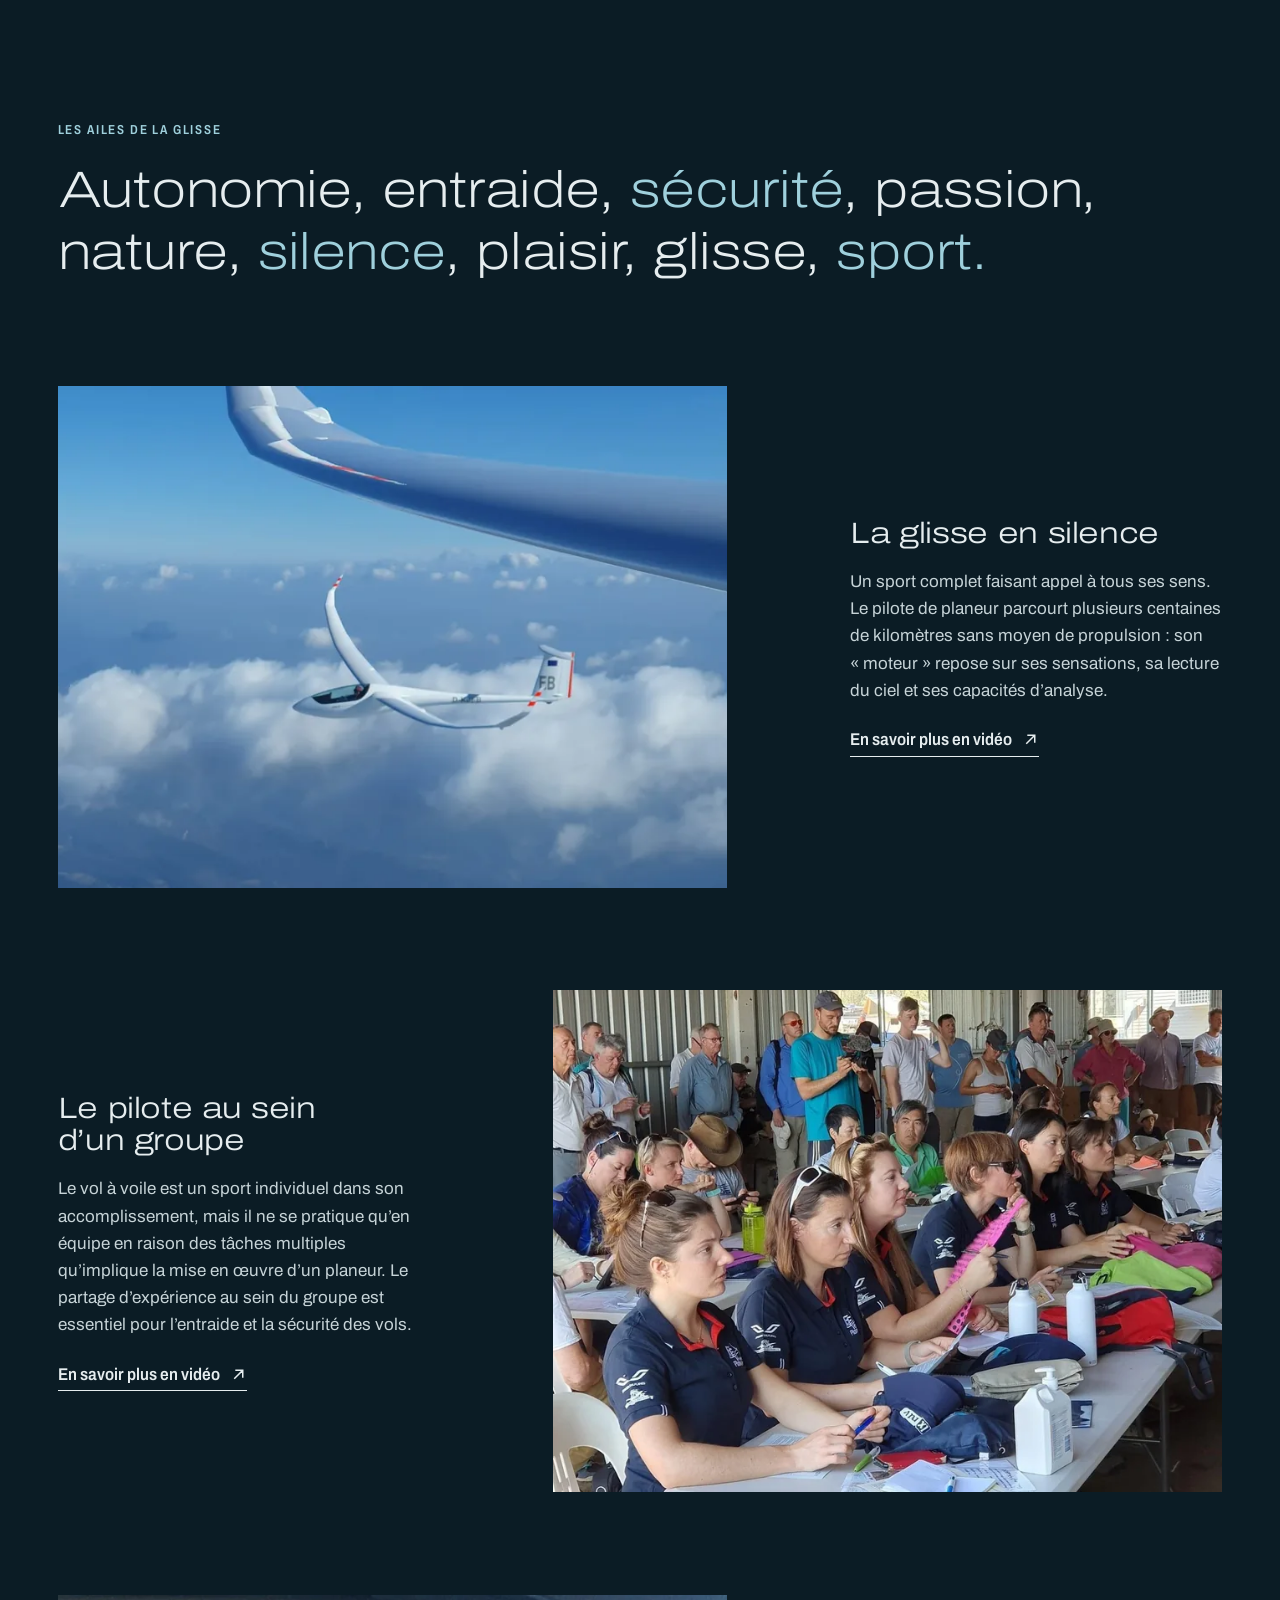
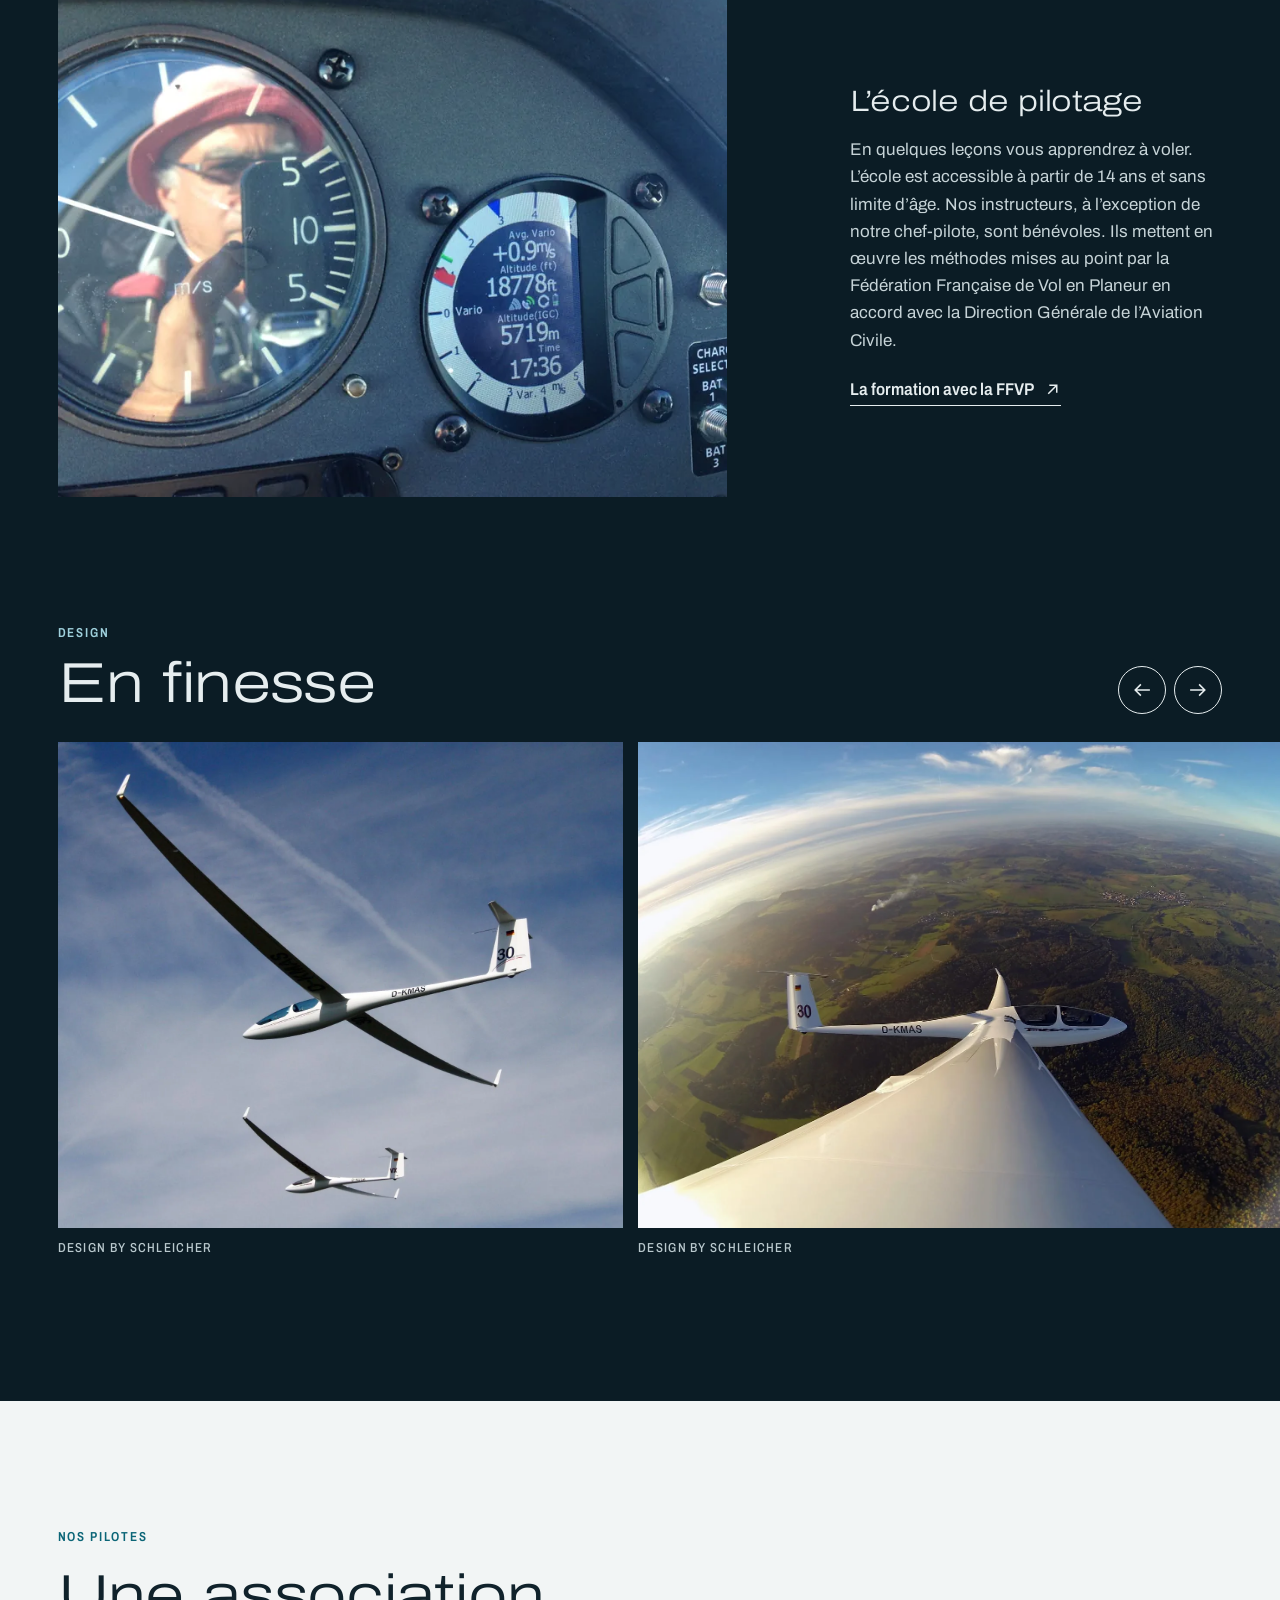
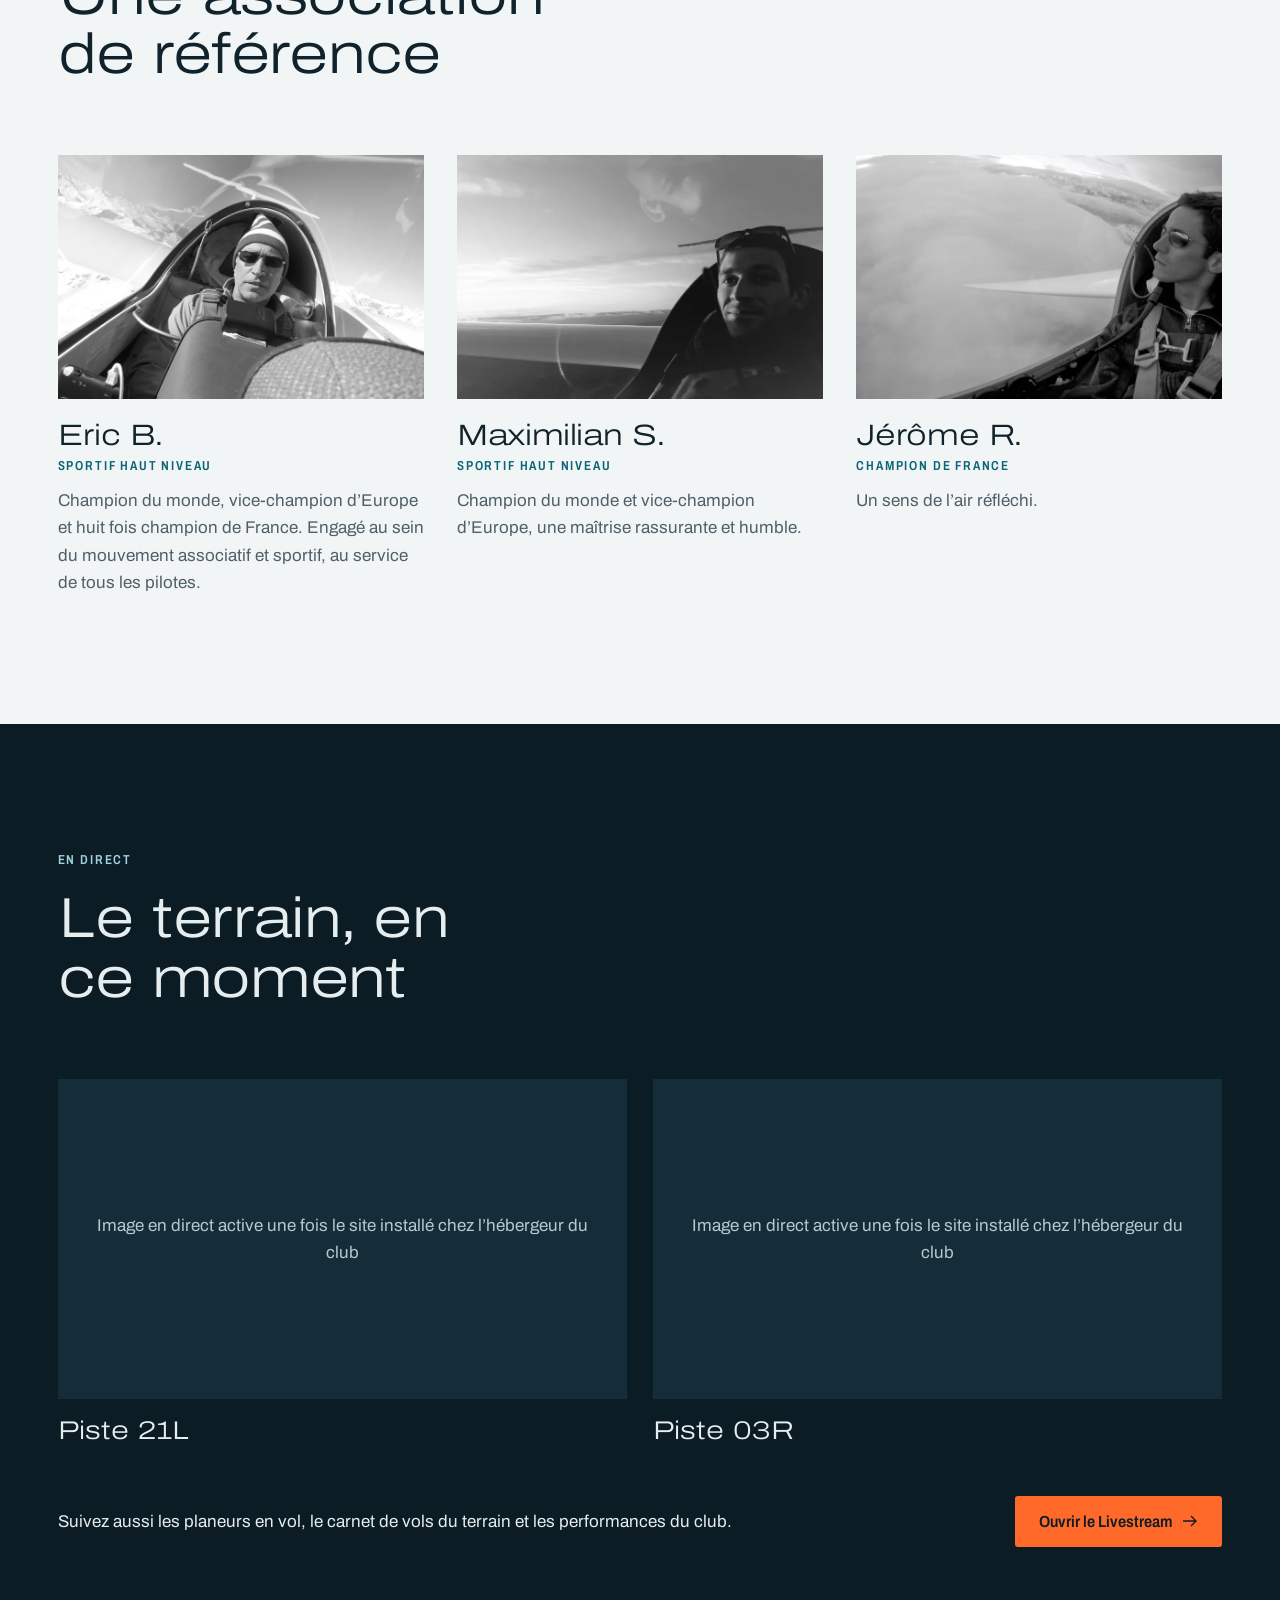
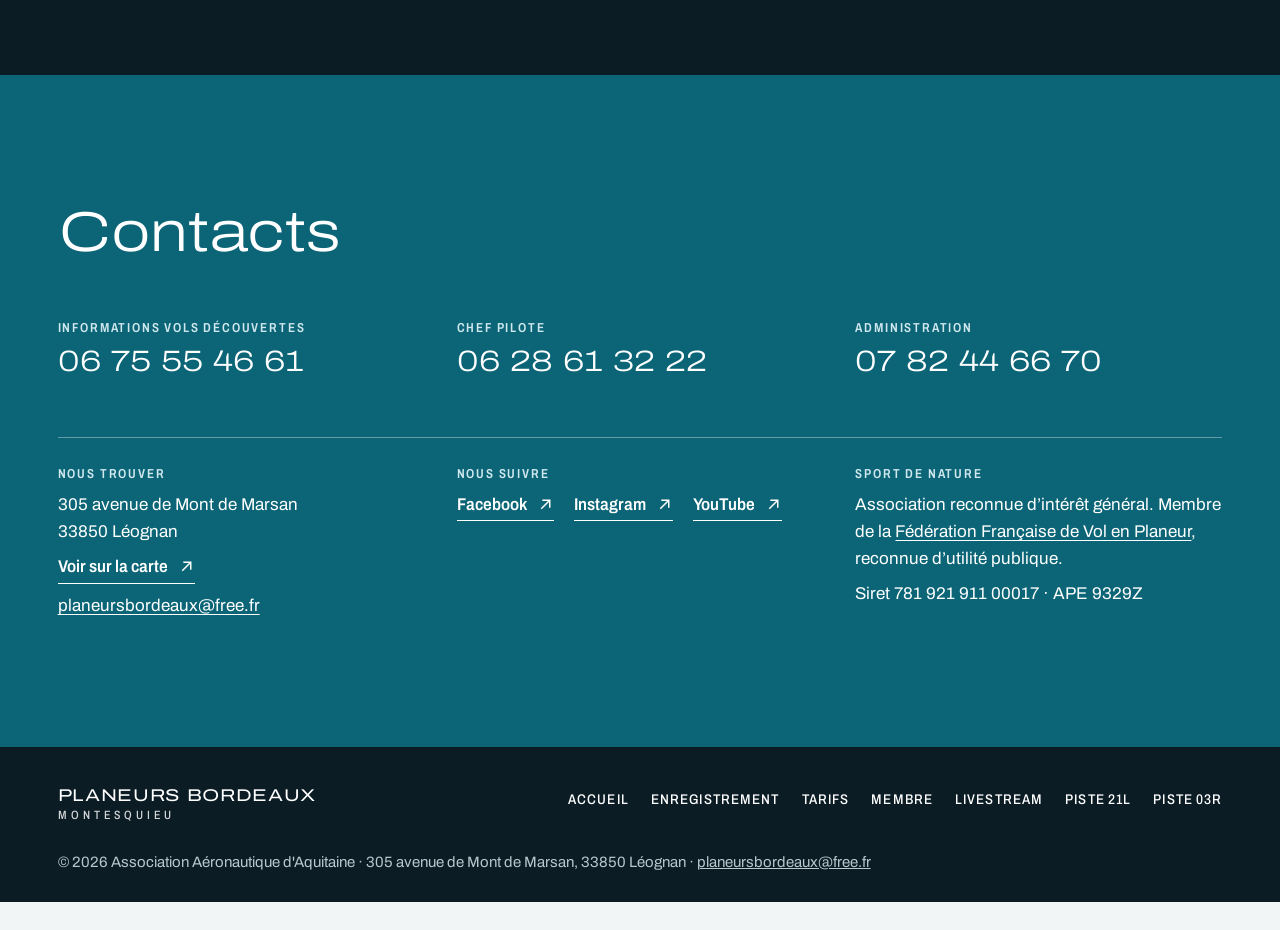
==== commit 72ae78b3: "Raccourcit le bandeau d'aperçu Il tient sur une ligne sur téléphone et ne masque plus le bas de page" ====
--- a/index.html
+++ b/index.html
@@ -435,7 +435,7 @@
     </div>
   </footer>
 
-  <div class="bandeau-apercu">Aperçu de la future version du site, pas le site officiel. <a href="http://planeursbordeaux.fr/">Aller sur le site du club</a></div>
+  <div class="bandeau-apercu">Aperçu non officiel du futur site. <a href="http://planeursbordeaux.fr/">Site du club</a></div>
   <script src="assets/js/site.js" defer></script>
 </body>
 </html>
